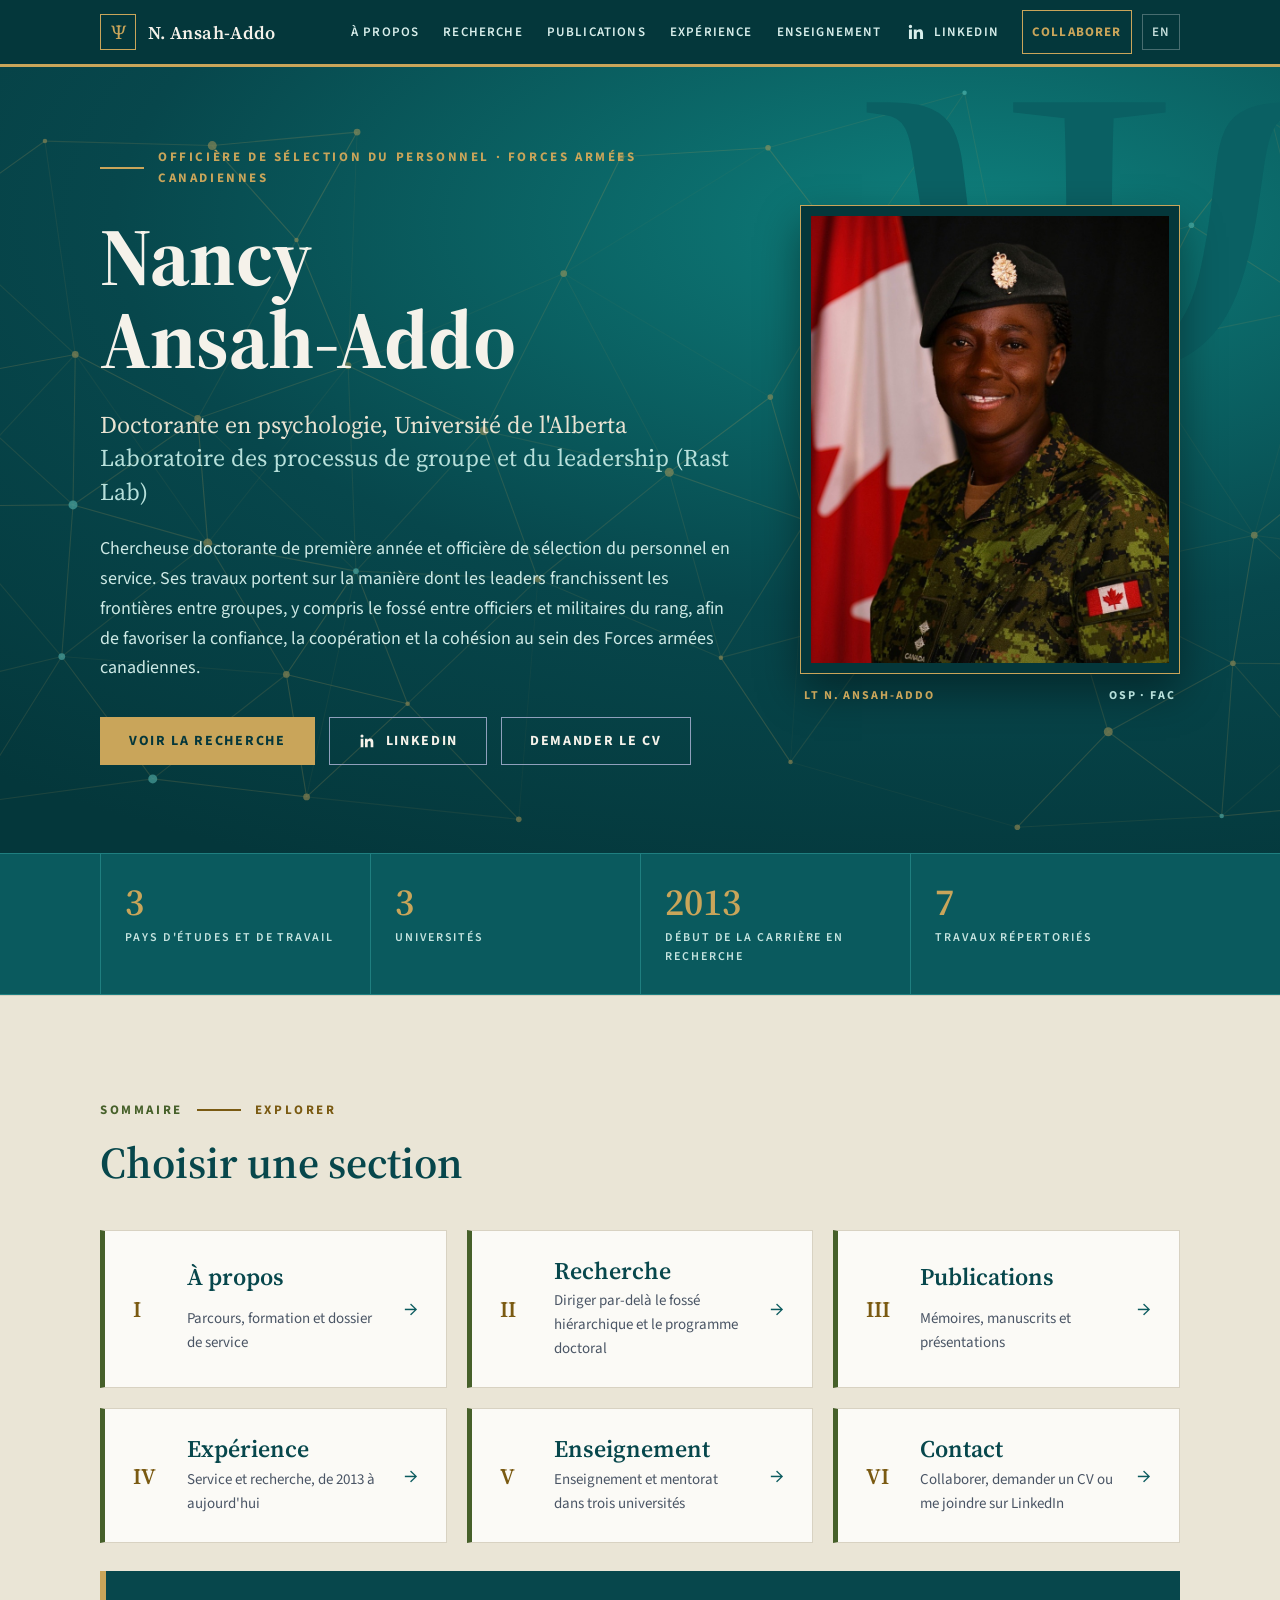
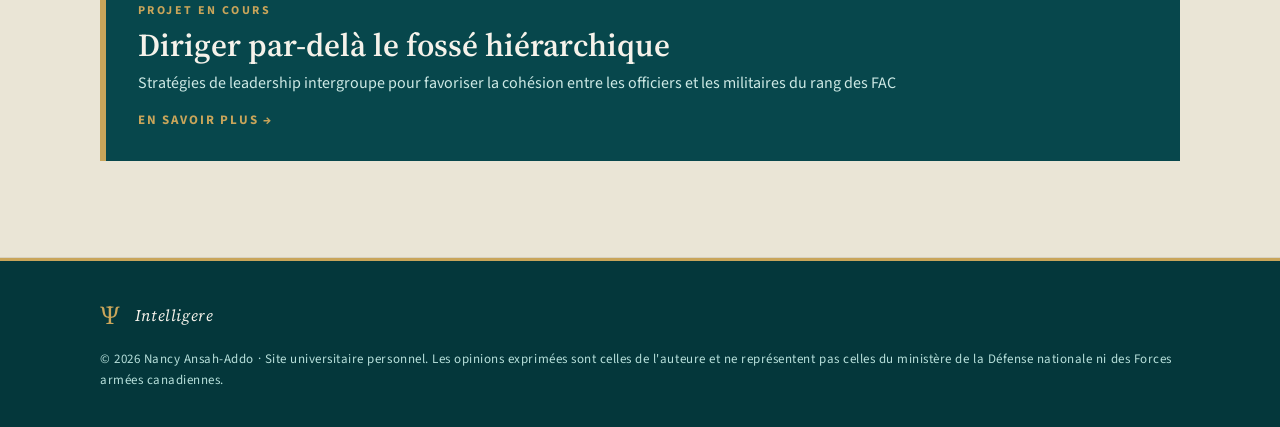
==== fr/index.html @ a1867cd7 "Add French version (fr/) with EN/FR language switch Co-Authored-By: Claude Sonnet 5.5 <noreply@anthr" ====
<!doctype html>
<html lang="fr">
<head>
<meta charset="utf-8">
<meta name="viewport" content="width=device-width, initial-scale=1">
<title>Nancy Ansah-Addo — Doctorante en psychologie · Officière de sélection du personnel, FAC</title>
<meta name="description" content="Nancy Ansah-Addo est doctorante en psychologie à l'Université de l'Alberta (Rast Lab) et officière de sélection du personnel dans les Forces armées canadiennes. Ses recherches portent sur le leadership de liaison intergroupe, l'identité sociale et la confiance.">
<meta name="author" content="Nancy Ansah-Addo">
<meta name="theme-color" content="#07474C">
<link rel="canonical" href="https://nancy2710-labs.github.io/nancyaddo/fr/">
<link rel="alternate" hreflang="en" href="https://nancy2710-labs.github.io/nancyaddo/">
<link rel="alternate" hreflang="fr" href="https://nancy2710-labs.github.io/nancyaddo/fr/">
<meta property="og:type" content="website">
<meta property="og:title" content="Nancy Ansah-Addo — Doctorante en psychologie · Officière de sélection du personnel">
<meta property="og:description" content="Leadership de liaison intergroupe, identité sociale et confiance dans les Forces armées canadiennes. Université de l'Alberta · Rast Lab.">
<meta property="og:url" content="https://nancy2710-labs.github.io/nancyaddo/fr/">
<meta property="og:locale" content="fr_CA">
<meta property="og:image" content="https://nancy2710-labs.github.io/nancyaddo/assets/img/portrait.jpg">
<meta name="twitter:card" content="summary">
<link rel="icon" href="data:image/svg+xml,%3Csvg xmlns='http://www.w3.org/2000/svg' viewBox='0 0 64 64'%3E%3Crect width='64' height='64' fill='%230E1B2E'/%3E%3Ctext x='32' y='47' font-size='42' text-anchor='middle' fill='%23C9A55A' font-family='Georgia,serif'%3E%CE%A8%3C/text%3E%3C/svg%3E">
<link rel="preconnect" href="https://fonts.googleapis.com">
<link rel="preconnect" href="https://fonts.gstatic.com" crossorigin>
<link href="https://fonts.googleapis.com/css2?family=Source+Sans+3:wght@400;500;600;700&family=Source+Serif+4:ital,wght@0,400;0,600;0,700;1,400&display=swap" rel="stylesheet">
<link rel="stylesheet" href="../assets/css/site.css">
<script>document.documentElement.classList.add('js-routing');</script>
<script type="application/ld+json">
{"@context":"https://schema.org","@type":"Person","name":"Nancy Ansah-Addo","jobTitle":"Doctorante en psychologie; officière de sélection du personnel","affiliation":[{"@type":"CollegeOrUniversity","name":"Université de l'Alberta"},{"@type":"Organization","name":"Forces armées canadiennes"}],"url":"https://nancy2710-labs.github.io/nancyaddo/fr/","email":"mailto:ansahadd@ualberta.ca","sameAs":["https://www.linkedin.com/in/nancyansah-addo","https://www.researchgate.net/profile/Nancy-Ansah-Addo","https://github.com/Nancy2710-labs"]}
</script>
</head>
<body id="top">
<a class="skip" href="#main">Passer au contenu</a>

<header class="site-header">
<div class="wrap">
<a class="brand" href="#/"><span class="mono" aria-hidden="true">Ψ</span><span class="nm">N. Ansah-Addo</span></a>
<button class="menu-btn" type="button" aria-expanded="false" aria-controls="nav">Menu</button>
<nav class="nav" id="nav" aria-label="Navigation principale">
<a href="#/about" data-nav="about">À propos</a>
<a href="#/research" data-nav="research">Recherche</a>
<a href="#/publications" data-nav="publications">Publications</a>
<a href="#/experience" data-nav="experience">Expérience</a>
<a href="#/teaching" data-nav="teaching">Enseignement</a>
<a class="in-link" href="https://www.linkedin.com/in/nancyansah-addo" target="_blank" rel="noopener" aria-label="Profil LinkedIn (s'ouvre dans un nouvel onglet)"><svg viewBox="0 0 24 24" width="20" height="20" fill="currentColor" aria-hidden="true"><path d="M20.45 20.45h-3.56v-5.57c0-1.33-.03-3.04-1.85-3.04-1.86 0-2.14 1.45-2.14 2.94v5.67H9.35V9h3.41v1.56h.05c.48-.9 1.64-1.85 3.37-1.85 3.6 0 4.27 2.37 4.27 5.45v6.29zM5.34 7.43a2.06 2.06 0 1 1 0-4.12 2.06 2.06 0 0 1 0 4.12zM7.12 20.45H3.56V9h3.56v11.45z"/></svg><span class="in-txt">LinkedIn</span></a>
<a class="cta" href="#/contact" data-nav="contact">Collaborer</a>
<a class="lang" href="../" hreflang="en" lang="en" data-lang-link="../" aria-label="Switch to English" title="English">EN</a>
</nav>
</div>
</header>

<main id="main">

<!-- HERO -->
<section class="hero" data-view="home" aria-labelledby="name">
<div class="psi" aria-hidden="true">Ψ</div>
<div class="wrap">
<div class="hero-copy">
<div class="hero-kicker">Officière de sélection du personnel · Forces armées canadiennes</div>
<h1 id="name">Nancy<br>Ansah-Addo</h1>
<p class="sub">Doctorante en psychologie, Université de l'Alberta<br><span>Laboratoire des processus de groupe et du leadership (Rast Lab)</span></p>
<p class="lede">Chercheuse doctorante de première année et officière de sélection du personnel en service. Ses travaux portent sur la manière dont les leaders franchissent les frontières entre groupes, y compris le fossé entre officiers et militaires du rang, afin de favoriser la confiance, la coopération et la cohésion au sein des Forces armées canadiennes.</p>
<div class="actions">
<a class="btn btn-brass" href="#/research">Voir la recherche</a>
<a class="btn btn-ghost" href="https://www.linkedin.com/in/nancyansah-addo" target="_blank" rel="noopener"><svg viewBox="0 0 24 24" width="18" height="18" fill="currentColor" aria-hidden="true" style="margin-right:10px"><path d="M20.45 20.45h-3.56v-5.57c0-1.33-.03-3.04-1.85-3.04-1.86 0-2.14 1.45-2.14 2.94v5.67H9.35V9h3.41v1.56h.05c.48-.9 1.64-1.85 3.37-1.85 3.6 0 4.27 2.37 4.27 5.45v6.29zM5.34 7.43a2.06 2.06 0 1 1 0-4.12 2.06 2.06 0 0 1 0 4.12zM7.12 20.45H3.56V9h3.56v11.45z"/></svg>LinkedIn</a>
<a class="btn btn-ghost" href="mailto:ansahaddonancy@gmail.com?subject=Demande%20de%20CV">Demander le CV</a>
</div>
</div>
<figure class="portrait">
<div class="frame"><img src="../assets/img/portrait.jpg" alt="La lieutenant Nancy Ansah-Addo en uniforme des Forces armées canadiennes et béret vert, souriante, devant le drapeau canadien"></div>
<figcaption><span>Lt N. Ansah-Addo</span><span>OSP · FAC</span></figcaption>
</figure>
</div>
</section>

<!-- FACTS -->
<section class="facts" data-view="home" aria-label="En un coup d'œil">
<div class="wrap">
<div class="fact"><b>3</b><span>Pays d'études et de travail</span></div>
<div class="fact"><b>3</b><span>Universités</span></div>
<div class="fact"><b>2013</b><span>Début de la carrière en recherche</span></div>
<div class="fact"><b>7</b><span>Travaux répertoriés</span></div>
</div>
</section>

<!-- HOME: panel index -->
<section class="sec tint home-panels" data-view="home" aria-labelledby="panels-h">
<div class="wrap">
<div class="eyebrow"><span class="num">Sommaire</span><span class="bar"></span><span class="name">Explorer</span></div>
<h2 class="h2" id="panels-h" style="margin-bottom:40px">Choisir une section</h2>
<nav class="tiles" aria-label="Sections du site">
<a class="tile" href="#/about"><span class="tn">I</span><span class="tt">À propos</span><span class="td">Parcours, formation et dossier de service</span><span class="ta" aria-hidden="true">→</span></a>
<a class="tile" href="#/research"><span class="tn">II</span><span class="tt">Recherche</span><span class="td">Diriger par-delà le fossé hiérarchique et le programme doctoral</span><span class="ta" aria-hidden="true">→</span></a>
<a class="tile" href="#/publications"><span class="tn">III</span><span class="tt">Publications</span><span class="td">Mémoires, manuscrits et présentations</span><span class="ta" aria-hidden="true">→</span></a>
<a class="tile" href="#/experience"><span class="tn">IV</span><span class="tt">Expérience</span><span class="td">Service et recherche, de 2013 à aujourd'hui</span><span class="ta" aria-hidden="true">→</span></a>
<a class="tile" href="#/teaching"><span class="tn">V</span><span class="tt">Enseignement</span><span class="td">Enseignement et mentorat dans trois universités</span><span class="ta" aria-hidden="true">→</span></a>
<a class="tile" href="#/contact"><span class="tn">VI</span><span class="tt">Contact</span><span class="td">Collaborer, demander un CV ou me joindre sur LinkedIn</span><span class="ta" aria-hidden="true">→</span></a>
</nav>
<a class="feature" href="#/research/rank-divide"><span class="fk">Projet en cours</span><span class="ft">Diriger par-delà le fossé hiérarchique</span><span class="fd">Stratégies de leadership intergroupe pour favoriser la cohésion entre les officiers et les militaires du rang des FAC</span><span class="ta" aria-hidden="true">En savoir plus →</span></a>
</div>
</section>

<!-- I. ABOUT -->
<section class="sec" id="about" data-view="about" aria-labelledby="about-h">
<div class="wrap">
<div class="eyebrow"><span class="num">Section I</span><span class="bar"></span><span class="name">À propos</span></div>
<h2 class="h2 statement" id="about-h">J'étudie comment les leaders rassemblent des groupes divisés, et ce qu'il advient de la confiance, de la coopération et de l'autonomisation lorsqu'une personne extérieure au groupe en prend le commandement.</h2>
<div class="split">
<div class="main prose">
<p>Je suis doctorante de première année en psychologie à l'Université de l'Alberta, au sein du Laboratoire des processus de groupe et du leadership, sous la direction du Dr David Rast III. Je sers aussi comme officière de sélection du personnel dans les Forces armées canadiennes, spécialiste des sciences du comportement qui conseille les commandants en matière de sélection, de leadership et de recherche sur le personnel.</p>
<p>Ma recherche doctorale porte sur la nomination externe et le leadership de liaison intergroupe dans les Forces armées canadiennes, ainsi que sur ses effets sur la confiance entre armées, la coopération et l'autonomisation psychologique.</p>
<p>Mon parcours m'a menée du Ghana au Danemark, puis au Canada, et se situe aujourd'hui à la croisée de la psychologie sociale et du comportement organisationnel : identité sociale, relations intergroupes, leadership et processus de groupe, appliqués là où cela compte.</p>
<div class="about-photos">
<figure class="ph"><div class="frame"><img src="../assets/img/linkedin.jpg" alt="Portrait de Nancy Ansah-Addo portant des lunettes et un manteau camel" width="530" height="600" loading="lazy"></div><figcaption><span>Nancy Ansah-Addo</span><span>Doctorante</span></figcaption></figure>
<figure class="ph"><div class="frame"><img src="../assets/img/service-full.jpg" alt="La lieutenant Nancy Ansah-Addo en uniforme CADPAT des Forces armées canadiennes et béret, debout à côté du drapeau canadien" width="880" height="1100" loading="lazy"></div><figcaption><span>Lieutenant</span><span>Forces armées canadiennes</span></figcaption></figure>
</div>
<div class="tags" aria-label="Domaines de recherche">
<span class="tag">Identité sociale</span><span class="tag">Leadership</span><span class="tag">Processus de groupe</span><span class="tag">Relations intergroupes</span><span class="tag">Liaison intergroupe</span><span class="tag">Relations officiers–militaires du rang</span><span class="tag">Autonomisation psychologique</span>
</div>
</div>
<aside class="side" aria-label="Dossier, formation et affiliations">
<h3>Dossier de service et parcours universitaire</h3>
<dl class="record">
<div><dt>Nom</dt><dd>Nancy Ansah-Addo</dd></div>
<div><dt>Service</dt><dd>Lieutenant · Officière de sélection du personnel · FAC</dd></div>
<div><dt>Unité</dt><dd>3 BSDC · Edmonton</dd></div>
<div><dt>Programme doctoral</dt><dd>Psychologie · Université de l'Alberta (Rast Lab)</dd></div>
<div><dt>Langues</dt><dd>Anglais · français (débutante)</dd></div>
<div><dt>Statut</dt><dd><span class="status"><i aria-hidden="true"></i>En service actif</span></dd></div>
</dl>
<h3 class="gap">Formation</h3>
<div class="row"><strong>Ph. D., psychologie</strong><span>Université de l'Alberta</span><em>En cours · Rast Lab</em></div>
<div class="row"><strong>Maîtrise ès arts, études africaines</strong><span>Université de Copenhague</span><em>Danemark</em></div>
<div class="row"><strong>Maîtrise en philosophie (MPhil), psychologie</strong><span>Université du Ghana</span><em>Ghana</em></div>
<h3 class="gap">Affiliations professionnelles</h3>
<div class="row"><strong><a href="https://sites.psych.ualberta.ca/rastlab/" target="_blank" rel="noopener">Rast Lab · Processus de groupe et leadership</a></strong><span>Université de l'Alberta · Edmonton</span></div>
<div class="row"><strong><a href="https://www.dp.dk/" target="_blank" rel="noopener">Association danoise de psychologie</a></strong><span>Membre · Copenhague</span></div>
</aside>
</div>
</div>
</section>

<!-- II. RESEARCH -->
<section class="sec tint" id="research" data-view="research" aria-labelledby="research-h">
<div class="wrap">
<div class="eyebrow"><span class="num">Section II</span><span class="bar"></span><span class="name">Programme de recherche</span></div>
<h2 class="h2" id="research-h" style="margin-bottom:48px">Quatre axes de recherche actifs</h2>
<div class="op">
<div class="m">
<span class="k">Recherche doctorale · En cours</span>
<h3>Le leadership de liaison intergroupe dans les Forces armées canadiennes</h3>
<p>Lorsqu'un leader est nommé de l'extérieur du groupe, d'une armée, d'un métier ou d'une unité à l'autre, qu'advient-il de la confiance, de la coopération et de l'autonomisation psychologique? Ces travaux appliquent les théories de l'identité sociale et des processus de groupe à la nomination externe dans les FAC, en étudiant comment les leaders jettent des ponts par-dessus des frontières intergroupes profondes pour bâtir une identité commune et accomplir une mission conjointe.</p>
</div>
<dl>
<div><dt>Direction</dt><dd>Dr David Rast III<small>Laboratoire des processus de groupe et du leadership, Université de l'Alberta</small></dd></div>
<div><dt>Devis</dt><dd>Expérimental · Terrain · Inter-armées</dd></div>
<div><dt>Cadre théorique</dt><dd>Théorie de l'identité sociale</dd></div>
</dl>
</div>
<!-- current project -->
<article class="project" id="rank-divide" aria-labelledby="rd-h">
<header class="project-head">
<span class="k">Projet en cours · Projet doctoral de première année</span>
<h3 id="rd-h">Diriger par-delà le fossé hiérarchique</h3>
<p class="subt">Stratégies de leadership intergroupe pour favoriser la cohésion entre les officiers et les militaires du rang des Forces armées canadiennes</p>
</header>
<div class="project-grid">
<div class="project-main prose">
<p>Chaque unité des Forces armées canadiennes repose sur deux groupes distincts, les officiers et les militaires du rang (MR), qui travaillent comme une seule équipe sous la direction d'une équipe de commandement composée d'un commandant et d'un MR supérieur. Les deux groupes diffèrent par la formation, la carrière, l'autorité et le statut, et leurs membres s'identifient fortement à leur propre groupe de rang. Les leaders répondent souvent en insistant sur le fait que « nous formons tous une seule équipe ». On n'a pas encore examiné si ce message améliore ou nuit aux relations entre officiers et MR.</p>
<p>La théorie du leadership intergroupe (Hogg, van Knippenberg et Rast, 2012) prédit qu'un message purement collectif peut provoquer une <em>menace pour la distinctivité</em>, c'est-à-dire le sentiment que son groupe est dilué ou effacé, alors qu'un message relationnel affirme les deux identités. Ce projet met cette prédiction à l'épreuve auprès de vrais leaders dans une hiérarchie militaire formelle, où les différences de statut sont explicites et institutionnalisées.</p>
<p class="refs">Assises : Hogg, van Knippenberg et Rast (2012) · Rast, Hogg et van Knippenberg (2018) · Rast, van Knippenberg et Hogg (2020) · Kershaw et coll. (2021)</p>
</div>
<div class="versus" aria-label="Deux types de discours de leadership">
<div class="vs vs-a"><span class="vs-k">Discours collectif</span><q>Nous formons tous une seule équipe; le grade n'a pas d'importance.</q><span class="vs-note">Peut provoquer une menace pour la distinctivité</span></div>
<div class="vs vs-b"><span class="vs-k">Discours relationnel</span><q>Cette unité est forte parce que les officiers et les MR sont différents et dépendent les uns des autres.</q><span class="vs-note">Affirme les deux identités</span></div>
</div>
</div>
<div class="project-sub">
<div class="hyp">
<h4>Hypothèses</h4>
<ol>
<li><b>H1</b><span>Le discours relationnel est associé à une menace pour la distinctivité plus faible; le discours collectif, à une menace plus élevée.</span></li>
<li><b>H2</b><span>Ces associations diffèrent entre les officiers et les MR et sont plus fortes lorsque les membres perçoivent un écart de statut plus grand.</span></li>
<li><b>H3</b><span>Le discours est associé à l'évaluation des leaders et aux attitudes intergroupes par l'entremise de la menace pour la distinctivité.</span></li>
<li><b>H4</b><span>La liaison intergroupe assurée par l'équipe de commandement est associée à une menace plus faible et à de meilleurs résultats.</span></li>
<li><b>H5</b><span>Les associations avec la menace sont les plus fortes chez les membres qui s'identifient fortement à leur groupe de rang.</span></li>
</ol>
</div>
<dl class="design">
<h4>Devis de recherche</h4>
<div><dt>Méthode</dt><dd>Sondage en ligne transversal et anonyme, en anglais et en français</dd></div>
<div><dt>Échantillon</dt><dd>Cible de 400 membres de la Force régulière et de la Première réserve (200 officiers, 200 MR)</dd></div>
<div><dt>Analyse</dt><dd>Invariance de mesure entre les groupes de rang, régression modérée, médiation modérée (R); préenregistrée sur l'Open Science Framework</dd></div>
<div><dt>Éthique</dt><dd>Soumis pour examen au comité d'éthique de la recherche de l'Université de l'Alberta et au Comité d'examen des recherches en sciences sociales du MDN et des FAC</dd></div>
<div><dt>Direction</dt><dd>Dr David E. Rast III</dd></div>
</dl>
</div>
<footer class="project-foot"><a href="mailto:ansahaddonancy@gmail.com?subject=Resume%20du%20projet%20fosse%20hierarchique">Demander la proposition d'une page →</a></footer>
</article>

<div class="cards">
<article class="card"><div class="top"><span>Dossier B-01</span><span>Leadership</span></div><h3>Nomination externe et confiance inter-armées</h3><p>Comment les leaders nommés de l'extérieur gagnent ou perdent la confiance de groupes dans lesquels ils n'ont pas gravi les échelons, en mettant l'accent sur la prototypicalité du leader, la légitimité et l'appui des subordonnés par-delà les frontières entre l'Armée de terre, la Marine et l'Aviation.</p><div class="foot">Théorie de l'identité sociale · Prototypicalité du leader</div></article>
<article class="card"><div class="top"><span>Dossier B-02</span><span>Groupes</span></div><h3>Liaison intergroupe, coopération et autonomisation</h3><p>Les mécanismes par lesquels les leaders qui jettent des ponts entre les groupes transforment la division en coopération, et la façon dont une identité commune donne aux membres la capacité psychologique d'agir comme une seule unité sous pression.</p><div class="foot">Relations intergroupes · Autonomisation psychologique</div></article>
<article class="card"><div class="top"><span>Dossier B-03</span><span>Appliqué</span></div><h3>Sélection du personnel et sciences du comportement en uniforme</h3><p>Comme officière de sélection du personnel, l'une des spécialistes des sciences du comportement des FAC, je travaille là où la psychologie rencontre la profession des armes : sélection, leadership, évaluation du rendement et recherche appliquée sur le personnel.</p><div class="foot">Science de la sélection · Psychologie militaire</div></article>
<article class="card"><div class="top"><span>Dossier B-04</span><span>Santé</span></div><h3>Bien-être psychologique et soutien social</h3><p>Un programme fondateur sur la façon dont le soutien social perçu et le statut socioéconomique influencent la santé psychologique des mères, fondé sur des cohortes hospitalières ghanéennes et étendu à d'autres cultures (MSPSS, DASS-42).</p><div class="foot">Psychologie de la santé · Interculturel</div></article>
</div>
</div>
</section>

<!-- III. PUBLICATIONS -->
<section class="sec" id="publications" data-view="publications" aria-labelledby="pub-h">
<div class="wrap">
<div class="eyebrow"><span class="num">Section III</span><span class="bar"></span><span class="name">Publications</span></div>
<div class="pub-head">
<h2 class="h2" id="pub-h">Articles, mémoires et présentations</h2>
<div class="filters" role="group" aria-label="Filtrer les publications">
<button type="button" data-filter="all" aria-pressed="true">Tout</button>
<button type="button" data-filter="thesis" aria-pressed="false">Mémoires</button>
<button type="button" data-filter="manuscript" aria-pressed="false">Manuscrits</button>
<button type="button" data-filter="talk" aria-pressed="false">Exposés</button>
</div>
</div>
<div class="pubs">
<article class="pub" data-cat="thesis"><div class="meta"><span class="yr">2020</span><span class="kind">Mémoire de maîtrise</span></div><div class="body"><h3 lang="en">Childbirth in Africa: The Role Social Support Plays in the Psychological Health of Mothers: A Case Study of Ghanaian Mothers in the Greater Accra Region</h3><div class="cite">Ansah-Addo, N. (2020). Université de Copenhague, Danemark.</div><p>Mémoire interdisciplinaire à l'intersection de la culture et de la psychologie, qui examine l'ossature sociale protégeant la santé mentale des mères autour de l'accouchement.</p><div class="links"><a href="https://osf.io/7rqau/" target="_blank" rel="noopener">Voir sur OSF →</a><a href="mailto:ansahaddonancy@gmail.com?subject=Demande%20%3A%20texte%20integral%20du%20memoire%20de%20maitrise">Demander le texte intégral →</a></div></div></article>
<article class="pub" data-cat="thesis"><div class="meta"><span class="yr">2019</span><span class="kind">Mémoire de MPhil</span></div><div class="body"><h3 lang="en">Psychological Health, Social Support, and Socioeconomic Status of Mothers Visiting Korle-Bu Teaching Hospital</h3><div class="cite">Ansah-Addo, N. (2019). Université du Ghana.</div><p>Étude quantitative de la santé psychologique maternelle, du soutien social perçu (MSPSS) et de la détresse (DASS-42) chez des mères fréquentant le plus grand hôpital universitaire du Ghana.</p><div class="links"><a href="https://osf.io/uf3kh/" target="_blank" rel="noopener">Voir sur OSF →</a><a href="mailto:ansahaddonancy@gmail.com?subject=Demande%20%3A%20texte%20integral%20du%20memoire%20MPhil">Demander le texte intégral →</a></div></div></article>
<article class="pub" data-cat="talk"><div class="meta"><span class="yr">Présenté</span><span class="kind">Conférence</span></div><div class="body"><h3 lang="en">Psychological Health, Social Support &amp; Socioeconomic Status of Mothers in Developing Countries</h3><div class="cite">Présentation de recherche, forum international.</div><p>Résultats reliant le soutien psychosocial et la situation économique des mères à leur bien-être psychologique dans des milieux à faibles ressources.</p><div class="links"><a href="https://osf.io/av2fk/" target="_blank" rel="noopener">Voir sur OSF →</a><a href="mailto:ansahaddonancy@gmail.com?subject=Demande%20%3A%20diapositives%20de%20la%20conference">Demander les diapositives →</a></div></div></article>
<article class="pub" data-cat="talk"><div class="meta"><span class="yr">2012</span><span class="kind">Séminaire</span></div><div class="body"><h3 lang="en">Psychological Traits Under Stress and Stress Management</h3><div class="cite">Ansah-Addo, N. (2012). Présentation lors d'un séminaire.</div><p>Premiers travaux de séminaire sur les différences de traits dans la réaction au stress et sur les stratégies de gestion qui soutiennent la performance sous pression.</p><div class="links"><a href="https://osf.io/av2fk/" target="_blank" rel="noopener">Voir sur OSF →</a><a href="mailto:ansahaddonancy@gmail.com?subject=Demande%20%3A%20materiel%20du%20seminaire">Demander le matériel →</a></div></div></article>
<article class="pub" data-cat="manuscript"><div class="meta"><span class="yr">En préparation</span><span class="kind">Manuscrit</span></div><div class="body"><h3 lang="en">Anxiety in Developing-Country Populations: Assessment, Correlates and Clinical Implications</h3><div class="cite">Manuscrit de travail. Revue clinique et interculturelle.</div><p>Revue et discussion empirique de l'évaluation de l'anxiété et de ses corrélats en milieux à faibles ressources, intégrant des perspectives psychométriques et cliniques.</p><div class="links"><a href="https://www.researchgate.net/profile/Nancy-Ansah-Addo" target="_blank" rel="noopener">ResearchGate →</a><a href="mailto:ansahaddonancy@gmail.com?subject=Demande%20%3A%20manuscrit%20sur%20l%27anxiete">Demander le texte intégral →</a></div></div></article>
<article class="pub" data-cat="manuscript"><div class="meta"><span class="yr">En préparation</span><span class="kind">Manuscrit</span></div><div class="body"><h3 lang="en">Psychological Factors in Child Eyewitness Testimony</h3><div class="cite">Manuscrit de travail. Psychologie cognitive et judiciaire.</div><p>Analyse des facteurs psychologiques (mémoire, suggestibilité et stress) qui déterminent la fiabilité du témoignage des enfants dans un contexte d'enquête.</p><div class="links"><a href="https://www.researchgate.net/profile/Nancy-Ansah-Addo" target="_blank" rel="noopener">ResearchGate →</a><a href="mailto:ansahaddonancy@gmail.com?subject=Demande%20%3A%20manuscrit%20sur%20le%20temoignage%20des%20enfants">Demander le texte intégral →</a></div></div></article>
<article class="pub" data-cat="manuscript"><div class="meta"><span class="yr">Recueil</span><span class="kind">Manuscrits</span></div><div class="body"><h3 lang="en">Psychometric Articles: Validity, Reliability and Cultural Adaptation of Psychological Scales</h3><div class="cite">Études psychométriques regroupées. Manuscrits de travail.</div><p>Ensemble de travaux psychométriques sur la fidélité et la validité des mesures psychologiques et sur leur adaptation d'une culture à l'autre.</p><div class="links"><a href="https://www.researchgate.net/profile/Nancy-Ansah-Addo" target="_blank" rel="noopener">ResearchGate →</a><a href="mailto:ansahaddonancy@gmail.com?subject=Demande%20%3A%20articles%20psychometriques">Demander le texte intégral →</a></div></div></article>
</div>
</div>
</section>

<!-- IV. EXPERIENCE -->
<section class="sec dark on-dark" id="experience" data-view="experience" aria-labelledby="exp-h">
<div class="wrap">
<div class="eyebrow"><span class="num">Section IV</span><span class="bar"></span><span class="name">Expérience</span></div>
<h2 class="h2" id="exp-h">Service et recherche, de 2013 à aujourd'hui</h2>
<p style="margin-top:12px;color:#B8C4D8;letter-spacing:.04em">Terrains d'activité : Ghana → Danemark → Canada</p>
<ol class="timeline">
<li><div class="when">2026 – aujourd'hui</div><div class="what"><h3>Doctorante, Laboratoire des processus de groupe et du leadership</h3><div class="org">Université de l'Alberta · Direction : Dr David Rast III</div><ul><li>Recherche doctorale sur la nomination externe et le leadership de liaison intergroupe dans les Forces armées canadiennes.</li><li>Étude des effets sur la confiance inter-armées, la coopération et l'autonomisation psychologique à l'aide de la théorie de l'identité sociale.</li></ul></div></li>
<li><div class="when">Actuel</div><div class="what"><h3>Officière de sélection du personnel</h3><div class="org">Forces armées canadiennes · 3 BSDC, Edmonton</div><ul><li>Spécialiste des sciences du comportement conseillant en matière de sélection, de leadership, d'évaluation du rendement et de recherche appliquée sur le personnel.</li></ul></div></li>
<li><div class="when">2023</div><div class="what"><h3>Associée de recherche industrielle et administratrice</h3><div class="org">2Point Delivery Limited · Regina, SK</div><ul><li>Recherche industrielle sur l'efficacité organisationnelle et la gestion des ressources humaines.</li><li>Coordination de la recherche pour les services de livraison et évaluation de la stratégie logistique.</li></ul></div></li>
<li><div class="when">2021 – 2023</div><div class="what"><h3>Associée de recherche en psychologie</h3><div class="org">Topaz ApS · Brøndby, Danemark</div><ul><li>Recherche expérimentale sur les processus cognitifs et études comportementales.</li><li>Rédaction de rapports, de tableurs et de présentations sur les résultats.</li></ul></div></li>
<li><div class="when">2020 – 2021</div><div class="what"><h3>Assistante d'enseignement universitaire</h3><div class="org">Université de Copenhague · Danemark</div><ul><li>Enseignement en petits groupes, surveillance d'examens et correction selon les normes universitaires.</li><li>Soutien à la recherche sur le terrain : conception expérimentale, exécution et suivi des résultats.</li></ul></div></li>
<li><div class="when">Mai – déc. 2020</div><div class="what"><h3>Assistante de recherche, Centre d'études africaines</h3><div class="org">Université de Copenhague · Danemark</div><ul><li>Soutien à des études expérimentales sur les comportements et les tendances sociales; revues de littérature, sondages et collecte de données.</li><li>Collaboration à l'analyse de données ayant alimenté des recherches publiées en psychologie sociale.</li></ul></div></li>
<li><div class="when">2018</div><div class="what"><h3>Stagiaire en psychologie</h3><div class="org">IMARIT · Copenhague, Danemark</div><ul><li>Counseling individuel et de groupe auprès d'une clientèle diversifiée pour divers problèmes de santé mentale.</li><li>Soutien à l'évaluation psychologique, à l'évaluation diagnostique et à la planification de traitements multidisciplinaires.</li></ul></div></li>
<li><div class="when">2013 – 2016</div><div class="what"><h3>Assistante de recherche et d'enseignement, psychologie</h3><div class="org">Université du Ghana · Accra, Ghana</div><ul><li>Saisie et tenue de bases de données de projets dans SPSS; soutien à la recherche en laboratoire et en archives.</li><li>Diffusion de la recherche au moyen de livres blancs et de présentations.</li></ul></div></li>
</ol>
</div>
</section>

<!-- V. TEACHING -->
<section class="sec" id="teaching" data-view="teaching" aria-labelledby="teach-h">
<div class="wrap">
<div class="eyebrow"><span class="num">Section V</span><span class="bar"></span><span class="name">Enseignement et mentorat</span></div>
<h2 class="h2" id="teach-h" style="max-width:820px;margin-bottom:16px">Enseignement en petits groupes, évaluation rigoureuse, mentorat en méthodes de recherche</h2>
<p style="max-width:720px;margin-bottom:48px;color:var(--ink-2)">Des notions de base de SPSS à la conception expérimentale, dans trois établissements.</p>
<div class="cards">
<article class="tcard"><span class="k">Université de l'Alberta · Psychologie</span><h3>Assistante d'enseignement aux cycles supérieurs, PSYC 241 Psychologie sociale</h3><ul><li>Accompagnement des étudiants de premier cycle en identité sociale, processus de groupe et relations interpersonnelles.</li><li>Animation de discussions, correction de travaux et soutien aux étudiants dans la matière du cours.</li></ul></article>
<article class="tcard"><span class="k">Université de Copenhague</span><h3>Assistante d'enseignement, baccalauréat et maîtrise en psychologie</h3><ul><li>Enseignement en petits groupes centré sur les cours de base.</li><li>Surveillance d'examens et correction de travaux selon les normes universitaires.</li><li>Soutien aux laboratoires de conception expérimentale et à la réalisation de recherches sur le terrain.</li></ul></article>
<article class="tcard"><span class="k">Université du Ghana</span><h3>Assistante de recherche et d'enseignement, psychologie</h3><ul><li>Soutien aux chargés de cours dans des recherches fondées sur les données, en laboratoire et au bureau.</li><li>Gestion des données de cours, des bases de données et du matériel de diffusion.</li><li>Mentorat d'étudiants de premier cycle en SPSS et en notions de base des méthodes de recherche.</li></ul></article>
</div>
</div>
</section>

<!-- VI. CONTACT -->
<section class="sec tint" id="contact" data-view="contact" aria-labelledby="contact-h">
<div class="wrap">
<div class="eyebrow"><span class="num">Section VI</span><span class="bar"></span><span class="name">Contact et collaboration</span></div>
<h2 class="h2" id="contact-h" style="margin-bottom:48px">Ouverte à la collaboration</h2>
<div class="split">
<div class="main">
<p class="prose">Je cherche activement des collaborateurs en psychologie sociale, organisationnelle et interculturelle, en codirection d'étudiants, en recherche sur la défense et le leadership, en adaptation d'instruments de mesure et en études expérimentales des processus de groupe.</p>
<ol class="collab-list">
<li><b>01</b><span>Codirection et projets étudiants conjoints</span></li>
<li><b>02</b><span>Recherche sur le leadership et les relations intergroupes</span></li>
<li><b>03</b><span>Identité sociale au sein des cohortes militaires</span></li>
<li><b>04</b><span>Données géospatiales et organisationnelles</span></li>
<li><b>05</b><span>Partenariats de recherche sur la validité</span></li>
<li><b>06</b><span>Universités, laboratoires et organismes d'orientation</span></li>
</ol>
</div>
<div class="side panel">
<span class="k">Coordonnées</span>
<div class="ch"><span class="label">Courriel principal</span><a href="mailto:ansahaddonancy@gmail.com">ansahaddonancy@gmail.com</a></div>
<div class="ch"><span class="label">Courriel universitaire</span><a href="mailto:ansahadd@ualberta.ca">ansahadd@ualberta.ca</a></div>
<div class="ch"><span class="label">Ligne directe</span><a href="tel:+13068079001">+1 306-807-9001</a></div>
<div class="ch"><span class="label">LinkedIn</span><a href="https://www.linkedin.com/in/nancyansah-addo" target="_blank" rel="noopener">linkedin.com/in/nancyansah-addo</a></div>
<div class="ch"><span class="label">Profils de recherche</span><span><a href="https://www.researchgate.net/profile/Nancy-Ansah-Addo" target="_blank" rel="noopener">ResearchGate</a> · <a href="https://github.com/Nancy2710-labs" target="_blank" rel="noopener">GitHub</a></span></div>
<span class="note">Établie à Edmonton, en Alberta, en service dans les FAC; ouverte aux collaborations partout dans le monde. Réponse sous 48 heures.</span>
</div>
</div>

<form class="form" id="collab-form" action="https://formsubmit.co/ansahaddonancy@gmail.com" method="POST">
<h3>Envoyer une demande de collaboration</h3>
<div class="field"><label for="f-name">Nom / unité</label><input id="f-name" name="name" type="text" required autocomplete="name"></div>
<div class="field"><label for="f-email">Courriel</label><input id="f-email" name="email" type="email" required autocomplete="email"></div>
<div class="field full"><label for="f-type">Type de demande</label>
<select id="f-type" name="type"><option>Proposition de collaboration</option><option>Codirection doctorale / étudiante</option><option>Partenariat de données</option><option>Évaluation par les pairs / conférence invitée</option><option>Demande de CV</option><option>Presse / médias</option></select></div>
<div class="field full"><label for="f-msg">Message</label><textarea id="f-msg" name="message" required></textarea></div>
<input class="hp" type="text" name="_honey" tabindex="-1" autocomplete="off" aria-hidden="true">
<input type="hidden" name="_cc" value="ansahadd@ualberta.ca">
<input type="hidden" name="_subject" value="Demande via le site (FR) — nancyaddo">
<input type="hidden" name="_captcha" value="false">
<div class="submit-row"><button class="btn btn-navy" type="submit">Envoyer la demande</button><span class="form-status" role="status" aria-live="polite"></span></div>
</form>
</div>
</section>

</main>

<footer class="site-footer">
<div class="wrap">
<div class="motto"><b aria-hidden="true">Ψ</b><span>Intelligere</span></div>
<small>© <span id="yr">2026</span> Nancy Ansah-Addo · Site universitaire personnel. Les opinions exprimées sont celles de l'auteure et ne représentent pas celles du ministère de la Défense nationale ni des Forces armées canadiennes.</small>
</div>
</footer>

<script src="../assets/js/site.js"></script>
</body>
</html>
---- assets/css/site.css ----
/* Nancy Ansah-Addo — academic / military portfolio. Plain CSS, no build step. */
:root{
  --navy-950:#04373B; --navy-900:#07474C; --navy-800:#0A5A5E; --navy-700:#1F7F80;
  --parch:#F5F2EA; --parch-2:#EAE5D6; --paper:#FBFAF6; --rule:#D8D2C2;
  --ink:#1B2433; --ink-2:#2A3446; --muted:#4A5565;
  --olive:#46602A; --olive-d:#35491F; --brass:#C9A55A; --brass-d:#7A5A12;
  --blue:#0B6568;
  --serif:'Source Serif 4',Georgia,'Times New Roman',serif;
  --sans:'Source Sans 3',system-ui,-apple-system,'Segoe UI',sans-serif;
  --wrap:1160px; --gutter:clamp(16px,4vw,40px);
}
*{box-sizing:border-box}
html{scroll-behavior:smooth;scroll-padding-top:80px}
body{margin:0;background:var(--parch);color:var(--ink);font:17px/1.6 var(--sans);-webkit-font-smoothing:antialiased}
img{max-width:100%;display:block}
a{color:var(--blue)} a:hover{color:var(--navy-900)}
:focus-visible{outline:3px solid var(--brass);outline-offset:3px}
.skip{position:absolute;left:-999px;top:8px;background:var(--brass);color:var(--navy-950);padding:10px 16px;font-weight:700;z-index:100}
.skip:focus{left:8px}
.wrap{width:100%;max-width:var(--wrap);margin:0 auto;padding-inline:var(--gutter)}
h1,h2,h3{font-family:var(--serif);margin:0}
p{margin:0}

/* labels */
.eyebrow{display:flex;align-items:center;gap:14px;margin-bottom:16px;font-size:13px;font-weight:700;letter-spacing:.2em;text-transform:uppercase}
.eyebrow .num{color:var(--olive)} .eyebrow .bar{display:block;width:44px;height:2px;background:var(--brass-d)} .eyebrow .name{color:var(--brass-d)}
.on-dark .eyebrow .num,.on-dark .eyebrow .name{color:var(--brass)} .on-dark .eyebrow .bar{background:var(--brass)}
.h2{font-weight:600;font-size:clamp(30px,3.6vw,44px);line-height:1.2;color:var(--navy-900)}
.on-dark .h2{color:var(--parch)}
.label{font-size:11px;font-weight:700;letter-spacing:.18em;text-transform:uppercase;color:#5B6678}

/* buttons */
.btn{display:inline-flex;align-items:center;justify-content:center;min-height:48px;padding:0 28px;font:700 14px var(--sans);letter-spacing:.12em;text-transform:uppercase;text-decoration:none;cursor:pointer;border:1.5px solid transparent}
.btn-brass{background:var(--brass);color:var(--navy-950)} .btn-brass:hover{background:#D8B66A;color:var(--navy-950)}
.btn-ghost{border-color:#8FA0BC;color:var(--parch)} .btn-ghost:hover{border-color:var(--brass);color:var(--brass)}

/* header */
.site-header{position:sticky;top:0;z-index:50;background:var(--navy-950);border-bottom:3px solid var(--brass)}
.site-header .wrap{display:flex;flex-wrap:wrap;align-items:center;justify-content:space-between;gap:8px 24px;padding-block:10px}
.brand{display:flex;align-items:center;gap:12px;color:var(--parch);text-decoration:none;min-height:44px}
.brand:hover{color:var(--parch)}
.brand .mono{display:flex;align-items:center;justify-content:center;width:36px;height:36px;border:1.5px solid var(--brass);color:var(--brass);font:20px/1 var(--serif)}
.brand .nm{font:600 18px var(--serif);letter-spacing:.02em}
.nav{display:flex;flex-wrap:wrap;align-items:center;gap:4px 6px}
.nav a{display:inline-flex;align-items:center;min-height:44px;padding:0 12px;color:#D8EEEB;text-decoration:none;font-size:13px;font-weight:600;letter-spacing:.12em;text-transform:uppercase}
.nav a:hover{color:var(--brass)}
.nav a.cta{margin-left:8px;padding:0 20px;border:1.5px solid var(--brass);color:var(--brass);font-weight:700}
.nav a.cta:hover{background:var(--brass);color:var(--navy-950)}
.menu-btn{display:none;min-height:44px;padding:0 16px;background:none;border:1.5px solid #5A6E8F;color:var(--parch);font:700 13px var(--sans);letter-spacing:.12em;text-transform:uppercase;cursor:pointer}
@media (max-width:860px){
  .menu-btn{display:inline-flex;align-items:center}
  .nav{display:none;width:100%;flex-direction:column;align-items:stretch;padding:8px 0 12px}
  .nav.open{display:flex}
  .nav a{border-top:1px solid var(--navy-700)} .nav a.cta{margin:10px 0 0;justify-content:center}
}

/* hero */
.hero{position:relative;overflow:hidden;background:radial-gradient(120% 90% at 75% 20%,#0E7F7C 0%,var(--navy-900) 55%,var(--navy-950) 100%);color:var(--parch)}
.hero .psi{position:absolute;right:-40px;top:-80px;font:640px/1 var(--serif);color:#0A6063;user-select:none;pointer-events:none}
.hero .wrap{position:relative;display:flex;flex-wrap:wrap;gap:56px;align-items:center;padding-block:80px 88px}
.hero-copy{flex:999 1 520px;min-width:0;display:flex;flex-direction:column;gap:26px}
.hero-kicker{display:flex;align-items:center;gap:14px;font-size:13px;font-weight:700;letter-spacing:.2em;text-transform:uppercase;color:var(--brass)}
.hero-kicker::before{content:"";width:44px;height:2px;background:var(--brass);flex:none}
.hero h1{font-weight:700;font-size:clamp(44px,6.4vw,84px);line-height:1.02;letter-spacing:-.01em}
.hero .sub{font:clamp(19px,2vw,24px)/1.4 var(--serif);color:#E9E3D2} .hero .sub span{color:#B7E0DB}
.hero .lede{max-width:640px;font-size:18px;line-height:1.65;color:#CDE9E5}
.hero .actions{display:flex;flex-wrap:wrap;gap:14px;padding-top:8px}
.portrait{flex:1 1 380px;max-width:460px;min-width:0;margin:0 auto}
.portrait .frame{border:1px solid var(--brass);padding:10px;background:var(--navy-950);box-shadow:0 18px 40px rgba(0,0,0,.4)}
.portrait img{display:block;width:100%;height:auto;aspect-ratio:4/5;object-fit:cover;object-position:50% 25%}
.portrait figcaption{display:flex;justify-content:space-between;gap:12px;padding:12px 4px 2px;font-size:12px;font-weight:700;letter-spacing:.16em;text-transform:uppercase;color:var(--brass)}
.portrait figcaption span:last-child{color:#B7E0DB}

/* facts */
.facts{background:var(--navy-800);border-block:1px solid var(--navy-700)}
.facts .wrap{display:flex;flex-wrap:wrap}
.fact{flex:1 1 200px;min-width:0;padding:28px 24px;border-left:1px solid var(--navy-700);display:flex;flex-direction:column;gap:4px}
.fact b{font:600 38px/1.1 var(--serif);color:var(--brass)}
.fact span{font-size:12px;font-weight:600;letter-spacing:.16em;text-transform:uppercase;color:#C6E4E0}

/* sections */
section{scroll-margin-top:72px}
.sec{padding-block:104px 96px}
.sec.tint{background:var(--parch-2);border-block:1px solid var(--rule)}
.sec.dark{background:var(--navy-900);color:var(--parch)}
.split{display:flex;flex-wrap:wrap;gap:56px}
.split>.main{flex:999 1 480px;min-width:0}.split>.side{flex:1 1 360px;min-width:0}

/* about */
.statement{max-width:860px;margin-bottom:48px}
.prose{display:flex;flex-direction:column;gap:20px;color:var(--ink-2)}
.tags{display:flex;flex-wrap:wrap;gap:10px;padding-top:12px}
.tag{padding:7px 14px;border:1px solid #9BA68A;background:#EDEEE2;color:var(--olive-d);font-size:12px;font-weight:700;letter-spacing:.12em;text-transform:uppercase}
.side h3{font:700 12px var(--sans);letter-spacing:.2em;text-transform:uppercase;color:#5B6678;padding-bottom:12px;border-bottom:2px solid var(--navy-900);margin-top:0}
.side .gap{margin-top:32px}
.row{padding:16px 0;border-bottom:1px solid var(--rule);display:flex;flex-direction:column;gap:2px}
.row strong{font:600 19px/1.3 var(--serif);color:var(--navy-900)}
.row span{font-size:15px;color:var(--ink-2)} .row em{font-style:normal;font-size:13px;font-weight:600;letter-spacing:.08em;text-transform:uppercase;color:var(--brass-d)}
.record dt{font-size:11px;font-weight:700;letter-spacing:.18em;text-transform:uppercase;color:#5B6678}
.record dd{margin:2px 0 0;font-size:16px;font-weight:600;color:var(--navy-800)}
.record div{padding:12px 0;border-bottom:1px solid var(--rule)}
.record{margin:0}
.status{display:inline-flex;align-items:center;gap:8px;font-size:12px;font-weight:700;letter-spacing:.14em;text-transform:uppercase;color:#3E5223}
.status i{width:9px;height:9px;border-radius:50%;background:#4F6B2C}

/* research */
.op{background:var(--navy-900);color:var(--parch);border-left:6px solid var(--brass);padding:clamp(24px,4vw,48px);display:flex;flex-wrap:wrap;gap:40px;margin:0 0 40px}
.op .m{flex:999 1 460px;min-width:0;display:flex;flex-direction:column;gap:16px}
.op .k{font-size:12px;font-weight:700;letter-spacing:.2em;text-transform:uppercase;color:var(--brass)}
.op h3{font-weight:600;font-size:clamp(26px,3vw,36px);line-height:1.2}
.op p{color:#CDE9E5;max-width:680px}
.op dl{flex:1 1 280px;min-width:0;margin:0;display:flex;flex-direction:column;gap:18px}
.op dt{font-size:11px;font-weight:700;letter-spacing:.18em;text-transform:uppercase;color:#8FD3CC}
.op dd{margin:4px 0 0;font-size:16px} .op dd small{display:block;color:#B7E0DB;font-size:14px}
.cards{display:flex;flex-wrap:wrap;gap:24px}
.card{flex:1 1 460px;min-width:0;background:var(--paper);border:1px solid var(--rule);border-top:4px solid var(--olive);padding:32px;display:flex;flex-direction:column;gap:14px}
.card .top{display:flex;justify-content:space-between;gap:12px;font-size:12px;font-weight:700;letter-spacing:.18em;text-transform:uppercase}
.card .top span:first-child{color:var(--brass-d)} .card .top span:last-child{color:var(--olive)}
.card h3{font-weight:600;font-size:24px;line-height:1.25;color:var(--navy-900)}
.card p{color:var(--ink-2);font-size:16px}
.card .foot{margin-top:auto;padding-top:10px;border-top:1px solid #E3DECE;font-size:12px;font-weight:600;letter-spacing:.12em;text-transform:uppercase;color:#5B6678}

/* current project */
.project{background:var(--paper);border:1px solid var(--rule);border-top:6px solid var(--brass);margin:0 0 40px;padding:clamp(24px,4vw,48px);display:flex;flex-direction:column;gap:32px}
.project-head{display:flex;flex-direction:column;gap:10px}
.project-head .k{font-size:12px;font-weight:700;letter-spacing:.2em;text-transform:uppercase;color:var(--brass-d)}
.project-head h3{font-weight:700;font-size:clamp(30px,3.6vw,46px);line-height:1.1;color:var(--navy-900)}
.project-head .subt{font:italic clamp(18px,1.8vw,21px)/1.45 var(--serif);color:var(--ink-2);max-width:820px}
.project-grid{display:flex;flex-wrap:wrap;gap:40px}
.project-main{flex:1 1 440px;min-width:0}
.project-main em{font-style:italic;color:var(--navy-800)}
.refs{font-size:13px;letter-spacing:.04em;color:var(--muted);padding-top:12px;border-top:1px solid var(--rule)}
.versus{flex:1 1 340px;min-width:0;display:flex;flex-direction:column;gap:16px}
.vs{display:flex;flex-direction:column;gap:8px;padding:22px 24px;border:1px solid var(--rule);border-left:5px solid var(--muted)}
.vs-a{background:#EFEDE6;border-left-color:#6B7587}
.vs-b{background:#053E42;border-color:#053E42;border-left-color:var(--brass);color:var(--parch)}
.vs-k{font-size:12px;font-weight:700;letter-spacing:.18em;text-transform:uppercase;color:#4A5565}
.vs-b .vs-k{color:var(--brass)}
.vs q{font:italic 600 20px/1.4 var(--serif);quotes:"\201C" "\201D"}
.vs-note{font-size:13px;font-weight:600;letter-spacing:.08em;text-transform:uppercase;color:#4A5565}
.vs-b .vs-note{color:#C6E4E0}
.project-sub{display:flex;flex-wrap:wrap;gap:40px;padding-top:28px;border-top:2px solid var(--navy-900)}
.hyp{flex:1 1 440px;min-width:0}.design{flex:1 1 340px;min-width:0;margin:0}
.project-sub h4{margin:0 0 12px;font:700 12px var(--sans);letter-spacing:.2em;text-transform:uppercase;color:#5B6678}
.hyp ol{margin:0;padding:0;list-style:none}
.hyp li{display:flex;gap:16px;padding:12px 0;border-bottom:1px solid var(--rule);font-size:16px;color:var(--ink-2)}
.hyp b{flex:0 0 34px;font:600 17px var(--serif);color:var(--brass-d)}
.design div{padding:10px 0;border-bottom:1px solid var(--rule)}
.design dt{font-size:11px;font-weight:700;letter-spacing:.18em;text-transform:uppercase;color:#5B6678}
.design dd{margin:2px 0 0;font-size:16px;color:var(--navy-800);font-weight:600}
.project-foot a{display:inline-flex;align-items:center;min-height:44px;font-size:13px;font-weight:700;letter-spacing:.12em;text-transform:uppercase;text-decoration:none}
.project-foot a:hover{text-decoration:underline}

/* publications */
.pub-head{display:flex;flex-wrap:wrap;align-items:flex-end;justify-content:space-between;gap:24px;margin-bottom:32px}
.filters{display:flex;flex-wrap:wrap;gap:8px}
.filters button{min-height:44px;padding:0 20px;font:700 13px var(--sans);letter-spacing:.12em;text-transform:uppercase;cursor:pointer;border:1.5px solid var(--navy-900);background:transparent;color:var(--navy-900)}
.filters button[aria-pressed="true"]{background:var(--navy-900);color:var(--parch)}
.pubs{border-top:2px solid var(--navy-900)}
.pub{display:flex;flex-wrap:wrap;gap:16px 40px;padding:28px 0;border-bottom:1px solid var(--rule)}
.pub[hidden]{display:none}
.pub .meta{flex:0 0 130px;display:flex;flex-direction:column;gap:6px}
.pub .yr{font:600 26px/1 var(--serif);color:var(--navy-800)}
.pub .kind{font-size:12px;font-weight:700;letter-spacing:.14em;text-transform:uppercase;color:var(--brass-d)}
.pub .body{flex:1 1 420px;min-width:0;display:flex;flex-direction:column;gap:8px}
.pub h3{font-weight:600;font-size:21px;line-height:1.35;color:var(--navy-900)}
.pub .cite{font-size:14px;font-weight:600;color:var(--muted)}
.pub p{font-size:16px;color:var(--ink-2)}
.links{display:flex;flex-wrap:wrap;gap:4px 24px}
.links a{display:inline-flex;align-items:center;min-height:44px;font-size:13px;font-weight:700;letter-spacing:.12em;text-transform:uppercase;text-decoration:none}
.links a:hover{text-decoration:underline}

/* timeline */
.timeline{border-left:2px solid #1F7F80;margin:56px 0 0 6px;padding:0;list-style:none}
.timeline li{position:relative;padding:0 0 44px 32px;display:flex;flex-wrap:wrap;gap:10px 40px}
.timeline li::before{content:"";position:absolute;left:-9px;top:6px;width:14px;height:14px;background:var(--brass);border:3px solid var(--navy-900);box-sizing:content-box;margin-left:-3px}
.timeline .when{flex:0 0 170px;padding-top:4px;font-size:13px;font-weight:700;letter-spacing:.16em;text-transform:uppercase;color:var(--brass)}
.timeline .what{flex:1 1 420px;min-width:0;display:flex;flex-direction:column;gap:6px}
.timeline h3{font-weight:600;font-size:23px;line-height:1.3}
.timeline .org{font-size:15px;font-weight:600;color:#C6E4E0}
.timeline ul{margin:6px 0 0;padding-left:20px;color:#CDE9E5;font-size:16px;display:flex;flex-direction:column;gap:4px}

/* teaching */
.tcard{flex:1 1 320px;min-width:0;background:var(--paper);border:1px solid var(--rule);padding:30px;display:flex;flex-direction:column;gap:12px}
.tcard .k{font-size:12px;font-weight:700;letter-spacing:.18em;text-transform:uppercase;color:var(--brass-d)}
.tcard h3{font-weight:600;font-size:22px;line-height:1.3;color:var(--navy-900)}
.tcard ul{margin:0;padding-left:20px;color:var(--ink-2);font-size:16px;display:flex;flex-direction:column;gap:6px}

/* contact */
.collab-list{margin:24px 0 0;padding:0;list-style:none;border-top:2px solid var(--navy-900)}
.collab-list li{display:flex;gap:18px;padding:14px 0;border-bottom:1px solid #D0CAB8}
.collab-list b{flex:0 0 28px;font:600 17px var(--serif);color:var(--brass-d)}
.panel{background:var(--navy-900);color:var(--parch);padding:clamp(24px,3vw,40px);border-top:6px solid var(--brass);display:flex;flex-direction:column;gap:20px}
.panel .k{font-size:12px;font-weight:700;letter-spacing:.2em;text-transform:uppercase;color:var(--brass)}
.panel .ch{display:flex;flex-direction:column;gap:2px;padding-bottom:16px;border-bottom:1px solid var(--navy-700)}
.panel .ch .label{color:#8FD3CC}
.panel .ch a{color:var(--parch);font-size:18px;font-weight:600;text-decoration:none;word-break:break-word;min-height:32px;display:inline-flex;align-items:center}
.panel .ch a:hover{color:var(--brass)}
.panel .note{font-size:14px;color:#B7E0DB}
.form{margin-top:48px;background:var(--paper);border:1px solid var(--rule);border-top:4px solid var(--olive);padding:clamp(24px,3vw,40px);display:grid;grid-template-columns:repeat(2,minmax(0,1fr));gap:20px}
.form h3{grid-column:1/-1;font-weight:600;font-size:26px;color:var(--navy-900)}
.field{display:flex;flex-direction:column;gap:6px}.field.full{grid-column:1/-1}
.field label{font-size:12px;font-weight:700;letter-spacing:.16em;text-transform:uppercase;color:#3A4658}
.field input,.field select,.field textarea{font:16px var(--sans);padding:12px 14px;min-height:48px;border:1.5px solid #9AA3B2;background:#fff;color:var(--ink);border-radius:0}
.field textarea{min-height:140px;resize:vertical}
.form .submit-row{grid-column:1/-1;display:flex;flex-wrap:wrap;align-items:center;gap:16px}
.form .btn-navy{background:var(--navy-900);color:var(--parch)} .form .btn-navy:hover{background:var(--navy-700);color:#fff}
.form-status{font-size:15px;font-weight:600;color:var(--olive-d)} .form-status.err{color:#8A1F1F}
.hp{position:absolute;left:-9999px}
@media (max-width:640px){.form{grid-template-columns:1fr}}

/* panel routing: one panel per page when JS is available */
.js-routing [data-view]{display:none}
.js-routing [data-view].is-active{display:block}
.sec{min-height:62vh}
.nav a[aria-current="page"]{color:var(--brass);box-shadow:inset 0 -3px 0 var(--brass)}
.nav a.in-link{gap:8px;color:#D8EEEB}
.nav a.in-link:hover{color:#6FA8DC}
.btn svg{flex:none}

/* home: panel index */
.tiles{display:flex;flex-wrap:wrap;gap:20px}
.tile{flex:1 1 320px;min-width:0;display:grid;grid-template-columns:auto 1fr auto;grid-template-areas:"n t a" "n d a";column-gap:20px;row-gap:4px;align-items:center;padding:26px 28px;background:var(--paper);border:1px solid var(--rule);border-left:5px solid var(--olive);text-decoration:none;color:var(--ink)}
.tile:hover{border-left-color:var(--brass);background:#fff;color:var(--ink)}
.tile .tn{grid-area:n;font:600 22px var(--serif);color:var(--brass-d);min-width:34px}
.tile .tt{grid-area:t;font:600 24px/1.2 var(--serif);color:var(--navy-900)}
.tile .td{grid-area:d;font-size:15px;color:var(--muted)}
.tile .ta{grid-area:a;font-size:22px;color:var(--navy-800)}
.feature{margin-top:28px;display:flex;flex-direction:column;gap:6px;padding:30px 32px;background:var(--navy-900);border-left:6px solid var(--brass);text-decoration:none;color:var(--parch)}
.feature:hover{background:var(--navy-800);color:var(--parch)}
.feature .fk{font-size:12px;font-weight:700;letter-spacing:.2em;text-transform:uppercase;color:var(--brass)}
.feature .ft{font:600 clamp(24px,3vw,32px)/1.2 var(--serif)}
.feature .fd{font-size:16px;color:#CDE9E5;max-width:760px}
.feature .ta{margin-top:8px;font-size:13px;font-weight:700;letter-spacing:.14em;text-transform:uppercase;color:var(--brass)}

/* psychology backdrops: faint, static line art behind content */
.hero::before{content:"";position:absolute;inset:0;background:url(../img/neural.svg) center/cover no-repeat;opacity:.6;pointer-events:none}
.sec{position:relative;overflow:hidden}
.sec>.wrap{position:relative;z-index:1}
.sec::before{content:"";position:absolute;z-index:0;pointer-events:none;background-repeat:no-repeat;background-size:contain;background-position:center}
#about::before{right:-70px;bottom:-30px;width:min(580px,80vw);aspect-ratio:340/240;background-image:url(../img/brain-dark.svg);opacity:.07}
#research::before{left:-50px;top:70px;width:min(540px,80vw);aspect-ratio:300/180;background-image:url(../img/neuron-dark.svg);opacity:.08}
#publications::before{right:-60px;top:40px;width:min(480px,70vw);aspect-ratio:300/180;background-image:url(../img/neuron-dark.svg);opacity:.06}
#experience::before{right:-60px;bottom:-10px;width:min(640px,90vw);aspect-ratio:340/240;background-image:url(../img/brain-light.svg);opacity:.09}
#teaching::before{left:-60px;bottom:-20px;width:min(520px,80vw);aspect-ratio:340/240;background-image:url(../img/brain-dark.svg);opacity:.06}
#contact::before{inset:0;background-image:url(../img/neural.svg);background-size:cover;opacity:.5}
@media print{.hero::before,.sec::before{display:none}}

/* footer */
.site-footer{background:var(--navy-950);color:#B7E0DB;border-top:3px solid var(--brass)}
.site-footer .wrap{display:flex;flex-wrap:wrap;align-items:center;justify-content:space-between;gap:16px 32px;padding-block:36px}
.site-footer .motto{display:flex;align-items:center;gap:14px;font:italic 16px var(--serif);letter-spacing:.04em;color:var(--parch)}
.site-footer .motto b{font:normal 26px var(--serif);color:var(--brass)}
.site-footer small{font-size:13px;letter-spacing:.04em}
.site-footer a{color:#D8EEEB}

@media (prefers-reduced-motion:reduce){html{scroll-behavior:auto}}
@media print{.site-header,.hero .psi,.form,.filters,.menu-btn{display:none}body{background:#fff;font-size:12pt}.sec{padding-block:24px}.hero,.sec.dark,.panel,.op{background:#fff!important;color:#000!important}.hero *,.sec.dark *,.panel *,.op *{color:#000!important}}

/* About photos */
.about-photos{display:flex;flex-wrap:wrap;gap:24px;margin:8px 0 28px}
.about-photos .ph{flex:0 1 300px;margin:0}
.about-photos .frame{border:1px solid var(--brass);padding:8px;background:var(--navy-950)}
.about-photos img{display:block;width:100%;height:auto}
.about-photos figcaption{display:flex;justify-content:space-between;gap:10px;padding:10px 2px 0;font-size:12px;font-weight:700;letter-spacing:.14em;text-transform:uppercase;color:var(--brass-d)}

/* Language switch */
.nav a.lang{font-weight:600;border:1px solid transparent;opacity:.9}
.nav a.lang:hover{opacity:1;border-color:var(--brass)}
@media (min-width:861px) and (max-width:1220px){.nav a{padding:0 8px;letter-spacing:.08em;font-size:12.5px}.nav a.cta{padding:0 14px;margin-left:4px}}
html[lang="fr"] .nav a{padding:0 9px;letter-spacing:.09em}
.nav a.lang{border:1px solid rgba(255,255,255,.3);padding:0 10px;min-height:36px;margin-left:4px}
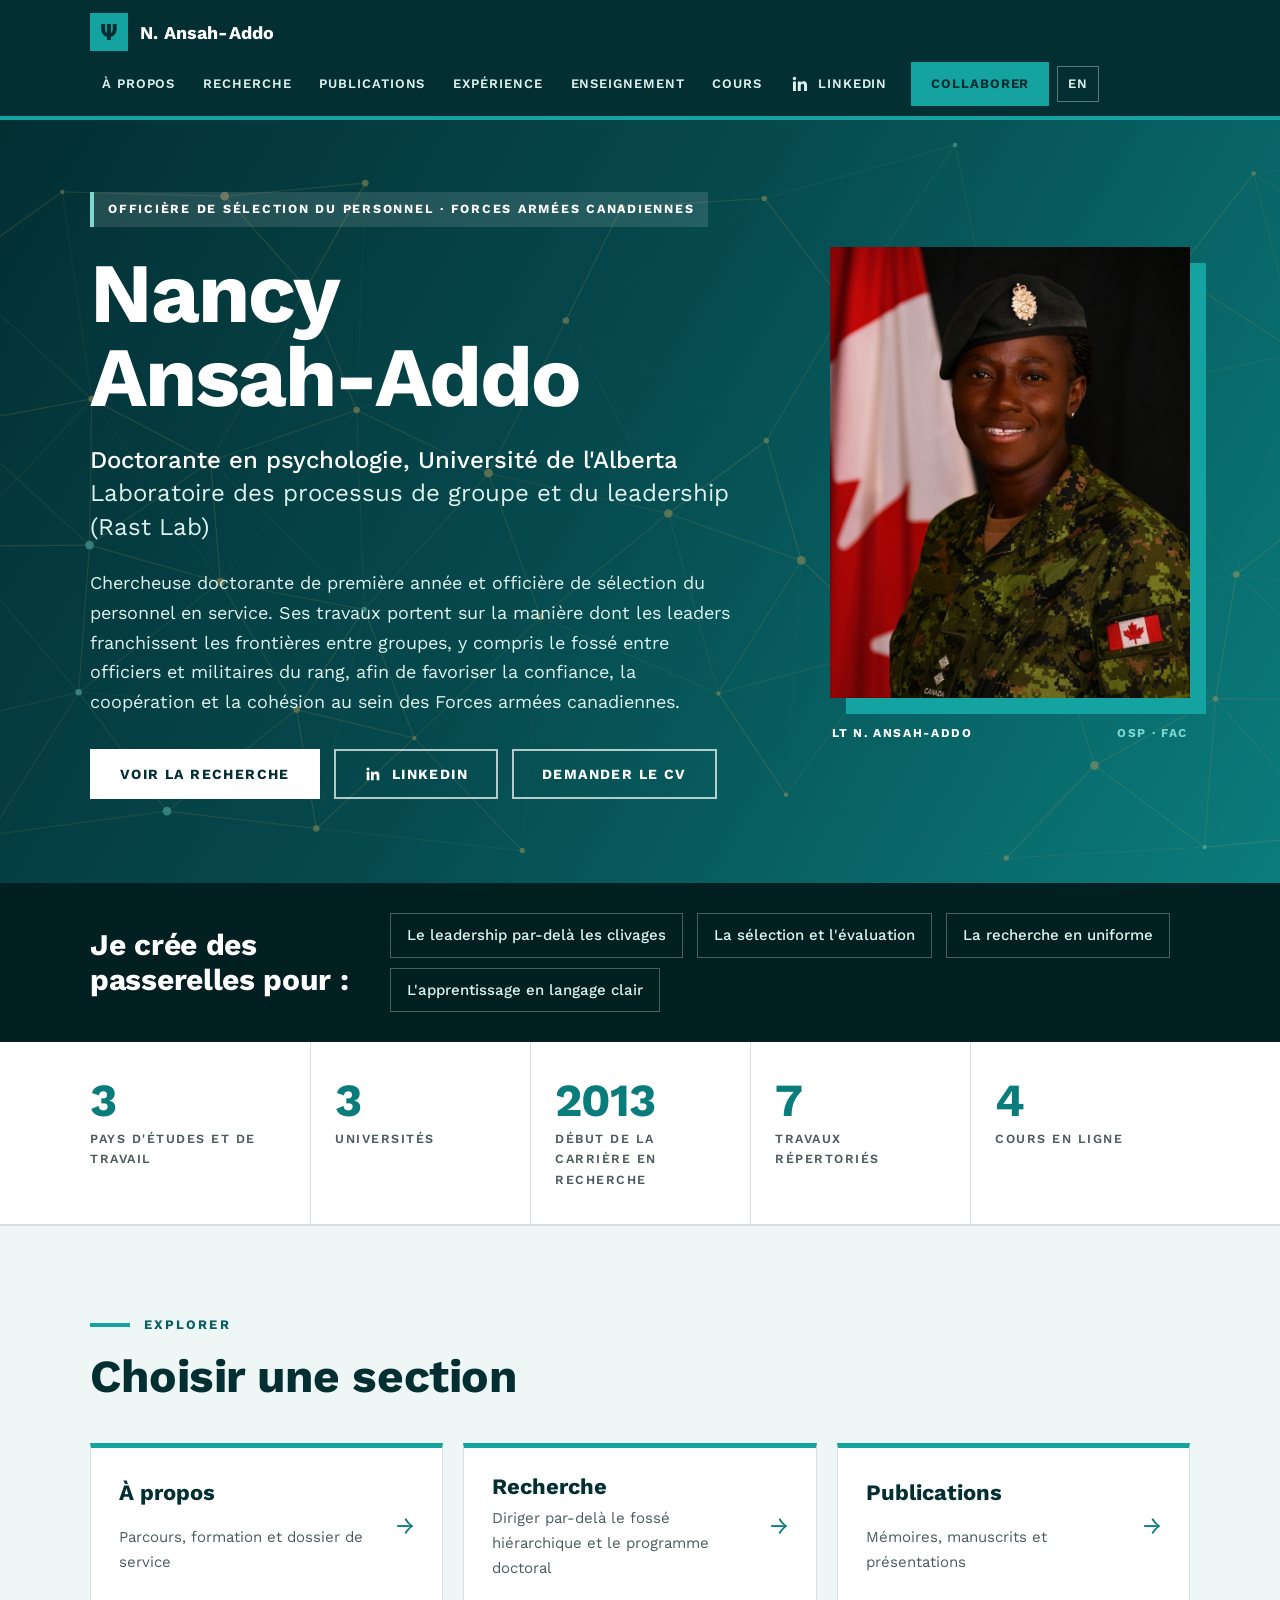
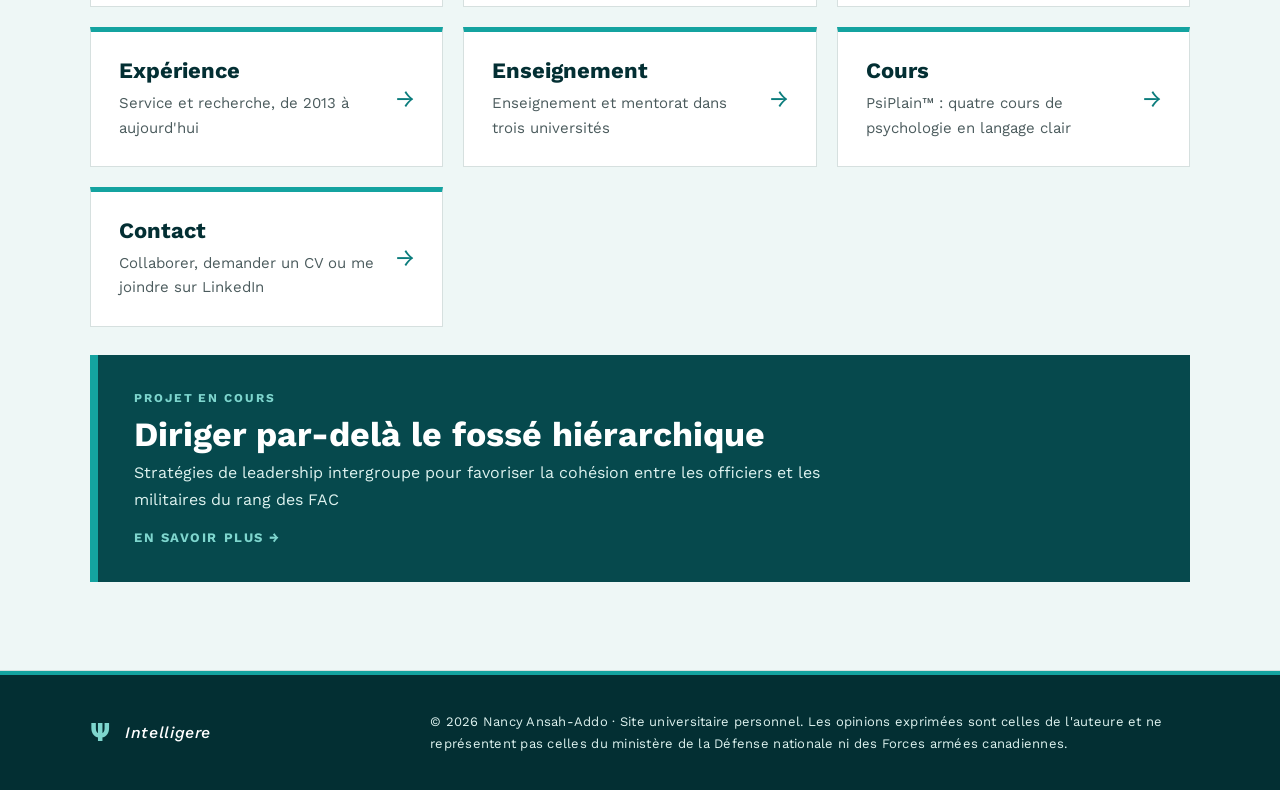
==== commit 7defee35: "Rebuild design (bold hero, pathways band, filter pills, uniform cards) and add PsiPlain courses sect" ====
--- a/fr/index.html
+++ b/fr/index.html
@@ -17,10 +17,10 @@
 <meta property="og:locale" content="fr_CA">
 <meta property="og:image" content="https://nancy2710-labs.github.io/nancyaddo/assets/img/portrait.jpg">
 <meta name="twitter:card" content="summary">
-<link rel="icon" href="data:image/svg+xml,%3Csvg xmlns='http://www.w3.org/2000/svg' viewBox='0 0 64 64'%3E%3Crect width='64' height='64' fill='%230E1B2E'/%3E%3Ctext x='32' y='47' font-size='42' text-anchor='middle' fill='%23C9A55A' font-family='Georgia,serif'%3E%CE%A8%3C/text%3E%3C/svg%3E">
+<link rel="icon" href="data:image/svg+xml,%3Csvg xmlns='http://www.w3.org/2000/svg' viewBox='0 0 64 64'%3E%3Crect width='64' height='64' fill='%2306494D'/%3E%3Ctext x='32' y='47' font-size='42' text-anchor='middle' fill='%237ED6CE' font-family='Georgia,serif'%3E%CE%A8%3C/text%3E%3C/svg%3E">
 <link rel="preconnect" href="https://fonts.googleapis.com">
 <link rel="preconnect" href="https://fonts.gstatic.com" crossorigin>
-<link href="https://fonts.googleapis.com/css2?family=Source+Sans+3:wght@400;500;600;700&family=Source+Serif+4:ital,wght@0,400;0,600;0,700;1,400&display=swap" rel="stylesheet">
+<link href="https://fonts.googleapis.com/css2?family=Work+Sans:ital,wght@0,400;0,500;0,600;0,700;1,500&display=swap" rel="stylesheet">
 <link rel="stylesheet" href="../assets/css/site.css">
 <script>document.documentElement.classList.add('js-routing');</script>
 <script type="application/ld+json">
@@ -40,6 +40,7 @@
 <a href="#/publications" data-nav="publications">Publications</a>
 <a href="#/experience" data-nav="experience">Expérience</a>
 <a href="#/teaching" data-nav="teaching">Enseignement</a>
+<a href="#/courses" data-nav="courses">Cours</a>
 <a class="in-link" href="https://www.linkedin.com/in/nancyansah-addo" target="_blank" rel="noopener" aria-label="Profil LinkedIn (s'ouvre dans un nouvel onglet)"><svg viewBox="0 0 24 24" width="20" height="20" fill="currentColor" aria-hidden="true"><path d="M20.45 20.45h-3.56v-5.57c0-1.33-.03-3.04-1.85-3.04-1.86 0-2.14 1.45-2.14 2.94v5.67H9.35V9h3.41v1.56h.05c.48-.9 1.64-1.85 3.37-1.85 3.6 0 4.27 2.37 4.27 5.45v6.29zM5.34 7.43a2.06 2.06 0 1 1 0-4.12 2.06 2.06 0 0 1 0 4.12zM7.12 20.45H3.56V9h3.56v11.45z"/></svg><span class="in-txt">LinkedIn</span></a>
 <a class="cta" href="#/contact" data-nav="contact">Collaborer</a>
 <a class="lang" href="../" hreflang="en" lang="en" data-lang-link="../" aria-label="Switch to English" title="English">EN</a>
@@ -71,6 +72,14 @@
 </div>
 </section>
 
+<!-- PATHWAYS -->
+<section class="pathways" data-view="home" aria-label="Domaines d'intervention">
+<div class="wrap">
+<h2>Je crée des passerelles pour :</h2>
+<ul><li>Le leadership par-delà les clivages</li><li>La sélection et l'évaluation</li><li>La recherche en uniforme</li><li>L'apprentissage en langage clair</li></ul>
+</div>
+</section>
+
 <!-- FACTS -->
 <section class="facts" data-view="home" aria-label="En un coup d'œil">
 <div class="wrap">
@@ -78,6 +87,7 @@
 <div class="fact"><b>3</b><span>Universités</span></div>
 <div class="fact"><b>2013</b><span>Début de la carrière en recherche</span></div>
 <div class="fact"><b>7</b><span>Travaux répertoriés</span></div>
+<div class="fact"><b>4</b><span>Cours en ligne</span></div>
 </div>
 </section>
 
@@ -92,6 +102,7 @@
 <a class="tile" href="#/publications"><span class="tn">III</span><span class="tt">Publications</span><span class="td">Mémoires, manuscrits et présentations</span><span class="ta" aria-hidden="true">→</span></a>
 <a class="tile" href="#/experience"><span class="tn">IV</span><span class="tt">Expérience</span><span class="td">Service et recherche, de 2013 à aujourd'hui</span><span class="ta" aria-hidden="true">→</span></a>
 <a class="tile" href="#/teaching"><span class="tn">V</span><span class="tt">Enseignement</span><span class="td">Enseignement et mentorat dans trois universités</span><span class="ta" aria-hidden="true">→</span></a>
+<a class="tile" href="#/courses"><span class="tn">VI</span><span class="tt">Cours</span><span class="td">PsiPlain™ : quatre cours de psychologie en langage clair</span><span class="ta" aria-hidden="true">→</span></a>
 <a class="tile" href="#/contact"><span class="tn">VI</span><span class="tt">Contact</span><span class="td">Collaborer, demander un CV ou me joindre sur LinkedIn</span><span class="ta" aria-hidden="true">→</span></a>
 </nav>
 <a class="feature" href="#/research/rank-divide"><span class="fk">Projet en cours</span><span class="ft">Diriger par-delà le fossé hiérarchique</span><span class="fd">Stratégies de leadership intergroupe pour favoriser la cohésion entre les officiers et les militaires du rang des FAC</span><span class="ta" aria-hidden="true">En savoir plus →</span></a>
@@ -196,11 +207,18 @@
 <footer class="project-foot"><a href="mailto:ansahaddonancy@gmail.com?subject=Resume%20du%20projet%20fosse%20hierarchique">Demander la proposition d'une page →</a></footer>
 </article>
 
+<div class="filter-bar"><div class="filters" role="group" aria-label="Filtrer les axes de recherche" data-target="#research .cards">
+<button type="button" data-filter="all" aria-pressed="true">Tout</button>
+<button type="button" data-filter="leadership" aria-pressed="false">Leadership</button>
+<button type="button" data-filter="groups" aria-pressed="false">Groupes</button>
+<button type="button" data-filter="applied" aria-pressed="false">Appliqué</button>
+<button type="button" data-filter="health" aria-pressed="false">Santé</button>
+</div></div>
 <div class="cards">
-<article class="card"><div class="top"><span>Dossier B-01</span><span>Leadership</span></div><h3>Nomination externe et confiance inter-armées</h3><p>Comment les leaders nommés de l'extérieur gagnent ou perdent la confiance de groupes dans lesquels ils n'ont pas gravi les échelons, en mettant l'accent sur la prototypicalité du leader, la légitimité et l'appui des subordonnés par-delà les frontières entre l'Armée de terre, la Marine et l'Aviation.</p><div class="foot">Théorie de l'identité sociale · Prototypicalité du leader</div></article>
-<article class="card"><div class="top"><span>Dossier B-02</span><span>Groupes</span></div><h3>Liaison intergroupe, coopération et autonomisation</h3><p>Les mécanismes par lesquels les leaders qui jettent des ponts entre les groupes transforment la division en coopération, et la façon dont une identité commune donne aux membres la capacité psychologique d'agir comme une seule unité sous pression.</p><div class="foot">Relations intergroupes · Autonomisation psychologique</div></article>
-<article class="card"><div class="top"><span>Dossier B-03</span><span>Appliqué</span></div><h3>Sélection du personnel et sciences du comportement en uniforme</h3><p>Comme officière de sélection du personnel, l'une des spécialistes des sciences du comportement des FAC, je travaille là où la psychologie rencontre la profession des armes : sélection, leadership, évaluation du rendement et recherche appliquée sur le personnel.</p><div class="foot">Science de la sélection · Psychologie militaire</div></article>
-<article class="card"><div class="top"><span>Dossier B-04</span><span>Santé</span></div><h3>Bien-être psychologique et soutien social</h3><p>Un programme fondateur sur la façon dont le soutien social perçu et le statut socioéconomique influencent la santé psychologique des mères, fondé sur des cohortes hospitalières ghanéennes et étendu à d'autres cultures (MSPSS, DASS-42).</p><div class="foot">Psychologie de la santé · Interculturel</div></article>
+<article class="card" data-cat="leadership"><div class="top"><span>Dossier B-01</span><span>Leadership</span></div><h3>Nomination externe et confiance inter-armées</h3><p>Comment les leaders nommés de l'extérieur gagnent ou perdent la confiance de groupes dans lesquels ils n'ont pas gravi les échelons, en mettant l'accent sur la prototypicalité du leader, la légitimité et l'appui des subordonnés par-delà les frontières entre l'Armée de terre, la Marine et l'Aviation.</p><div class="foot">Théorie de l'identité sociale · Prototypicalité du leader</div></article>
+<article class="card" data-cat="groups"><div class="top"><span>Dossier B-02</span><span>Groupes</span></div><h3>Liaison intergroupe, coopération et autonomisation</h3><p>Les mécanismes par lesquels les leaders qui jettent des ponts entre les groupes transforment la division en coopération, et la façon dont une identité commune donne aux membres la capacité psychologique d'agir comme une seule unité sous pression.</p><div class="foot">Relations intergroupes · Autonomisation psychologique</div></article>
+<article class="card" data-cat="applied"><div class="top"><span>Dossier B-03</span><span>Appliqué</span></div><h3>Sélection du personnel et sciences du comportement en uniforme</h3><p>Comme officière de sélection du personnel, l'une des spécialistes des sciences du comportement des FAC, je travaille là où la psychologie rencontre la profession des armes : sélection, leadership, évaluation du rendement et recherche appliquée sur le personnel.</p><div class="foot">Science de la sélection · Psychologie militaire</div></article>
+<article class="card" data-cat="health"><div class="top"><span>Dossier B-04</span><span>Santé</span></div><h3>Bien-être psychologique et soutien social</h3><p>Un programme fondateur sur la façon dont le soutien social perçu et le statut socioéconomique influencent la santé psychologique des mères, fondé sur des cohortes hospitalières ghanéennes et étendu à d'autres cultures (MSPSS, DASS-42).</p><div class="foot">Psychologie de la santé · Interculturel</div></article>
 </div>
 </div>
 </section>
@@ -211,7 +229,7 @@
 <div class="eyebrow"><span class="num">Section III</span><span class="bar"></span><span class="name">Publications</span></div>
 <div class="pub-head">
 <h2 class="h2" id="pub-h">Articles, mémoires et présentations</h2>
-<div class="filters" role="group" aria-label="Filtrer les publications">
+<div class="filters" role="group" aria-label="Filtrer les publications" data-target=".pubs">
 <button type="button" data-filter="all" aria-pressed="true">Tout</button>
 <button type="button" data-filter="thesis" aria-pressed="false">Mémoires</button>
 <button type="button" data-filter="manuscript" aria-pressed="false">Manuscrits</button>
@@ -235,7 +253,7 @@
 <div class="wrap">
 <div class="eyebrow"><span class="num">Section IV</span><span class="bar"></span><span class="name">Expérience</span></div>
 <h2 class="h2" id="exp-h">Service et recherche, de 2013 à aujourd'hui</h2>
-<p style="margin-top:12px;color:#B8C4D8;letter-spacing:.04em">Terrains d'activité : Ghana → Danemark → Canada</p>
+<p class="exp-sub">Terrains d'activité : Ghana → Danemark → Canada</p>
 <ol class="timeline">
 <li><div class="when">2026 – aujourd'hui</div><div class="what"><h3>Doctorante, Laboratoire des processus de groupe et du leadership</h3><div class="org">Université de l'Alberta · Direction : Dr David Rast III</div><ul><li>Recherche doctorale sur la nomination externe et le leadership de liaison intergroupe dans les Forces armées canadiennes.</li><li>Étude des effets sur la confiance inter-armées, la coopération et l'autonomisation psychologique à l'aide de la théorie de l'identité sociale.</li></ul></div></li>
 <li><div class="when">Actuel</div><div class="what"><h3>Officière de sélection du personnel</h3><div class="org">Forces armées canadiennes · 3 BSDC, Edmonton</div><ul><li>Spécialiste des sciences du comportement conseillant en matière de sélection, de leadership, d'évaluation du rendement et de recherche appliquée sur le personnel.</li></ul></div></li>
@@ -263,10 +281,31 @@
 </div>
 </section>
 
-<!-- VI. CONTACT -->
+<!-- VI. COURS -->
+<section class="sec tint" id="courses" data-view="courses" aria-labelledby="courses-h">
+<div class="wrap">
+<div class="eyebrow"><span class="num">Section VI</span><span class="bar"></span><span class="name">Cours</span></div>
+<h2 class="h2" id="courses-h">PsiPlain™ : des cours de psychologie en langage clair</h2>
+<p class="lead">Des cours que j'ai créés pour expliquer la psychologie comme le ferait un bon ami : en langage simple et courant, à son rythme, sur téléphone ou ordinateur, sans cours en direct et avec un court quiz après chaque leçon. Les cours sont offerts en anglais.</p>
+<div class="filter-bar" style="margin-top:32px"><div class="filters" role="group" aria-label="Filtrer les cours" data-target=".programs">
+<button type="button" data-filter="all" aria-pressed="true">Tout</button>
+<button type="button" data-filter="psychology" aria-pressed="false">Psychologie</button>
+<button type="button" data-filter="exam" aria-pressed="false">Préparation aux examens</button>
+</div></div>
+<div class="programs">
+<article class="program" data-cat="psychology"><span class="chip">Premier cycle</span><h3 lang="en">Undergrad Psychology, Plain and Simple</h3><p>La psychologie du niveau 100 au niveau 400, en 21 modules, avec un court quiz à la fin de chaque leçon.</p><div class="pmeta">66 leçons · Niveaux 100 à 400 · 6 leçons gratuites</div><div class="pfoot"><span class="price">À partir de 79 $<small>Paiement unique</small></span><a class="go" href="https://undergrad-psychology-plain-simple.pages.dev/" target="_blank" rel="noopener">Voir le cours</a></div></article>
+<article class="program new" data-cat="exam"><span class="chip">AP Psychology</span><h3 lang="en">AP Psychology, Plain and Simple</h3><p>Tout le cours d'AP Psychology, unité par unité, pour l'examen de mai.</p><div class="pmeta">45 leçons · 9 unités · 6 leçons gratuites</div><div class="pfoot"><span class="price">49 $<small>Paiement unique</small></span><a class="go" href="https://undergrad-psychology-plain-simple.pages.dev/ap-psychology.html" target="_blank" rel="noopener">Voir le cours</a></div></article>
+<article class="program new" data-cat="exam"><span class="chip">MCAT</span><h3 lang="en">MCAT Psychology &amp; Sociology, Plain and Simple</h3><p>La section Psychologie et sociologie du MCAT, expliquée en langage clair.</p><div class="pmeta">45 leçons · 9 unités · 6 leçons gratuites</div><div class="pfoot"><span class="price">99 $<small>Paiement unique</small></span><a class="go" href="https://undergrad-psychology-plain-simple.pages.dev/mcat-psychology.html" target="_blank" rel="noopener">Voir le cours</a></div></article>
+<article class="program new" data-cat="exam"><span class="chip">GRE</span><h3 lang="en">GRE Prep, Plain and Simple</h3><p>Tout le GRE General Test : lecture, vocabulaire, mathématiques et rédaction.</p><div class="pmeta">45 leçons · 9 unités · 6 leçons gratuites</div><div class="pfoot"><span class="price">199 $<small>Paiement unique</small></span><a class="go" href="https://undergrad-psychology-plain-simple.pages.dev/gre-prep.html" target="_blank" rel="noopener">Voir le cours</a></div></article>
+</div>
+<p class="note-line">PsiPlain™ est mon projet éducatif indépendant. Il est distinct de mes fonctions à l'Université de l'Alberta et dans les Forces armées canadiennes.</p>
+</div>
+</section>
+
+<!-- VII. CONTACT -->
 <section class="sec tint" id="contact" data-view="contact" aria-labelledby="contact-h">
 <div class="wrap">
-<div class="eyebrow"><span class="num">Section VI</span><span class="bar"></span><span class="name">Contact et collaboration</span></div>
+<div class="eyebrow"><span class="num">Section VII</span><span class="bar"></span><span class="name">Contact et collaboration</span></div>
 <h2 class="h2" id="contact-h" style="margin-bottom:48px">Ouverte à la collaboration</h2>
 <div class="split">
 <div class="main">
--- a/assets/css/site.css
+++ b/assets/css/site.css
@@ -1,210 +1,253 @@
-/* Nancy Ansah-Addo — academic / military portfolio. Plain CSS, no build step. */
+/* Nancy Ansah-Addo — academic / military portfolio. Plain CSS, no build step.
+   Layout language: bold photo hero, "pathways" band, uniform cards, filter pills, numbers band. */
 :root{
-  --navy-950:#04373B; --navy-900:#07474C; --navy-800:#0A5A5E; --navy-700:#1F7F80;
-  --parch:#F5F2EA; --parch-2:#EAE5D6; --paper:#FBFAF6; --rule:#D8D2C2;
-  --ink:#1B2433; --ink-2:#2A3446; --muted:#4A5565;
-  --olive:#46602A; --olive-d:#35491F; --brass:#C9A55A; --brass-d:#7A5A12;
+  --teal-950:#032F33; --teal-900:#06494D; --teal-800:#0A5E62; --teal-700:#0B7C7C; --teal-500:#14A3A0; --teal-300:#7ED6CE; --teal-100:#DDF2EF; --teal-50:#EEF7F6;
+  /* legacy names kept so older rules keep working */
+  --navy-950:var(--teal-950); --navy-900:var(--teal-900); --navy-800:var(--teal-800); --navy-700:var(--teal-700);
+  --paper:#FFFFFF; --parch:#F4F8F7; --parch-2:var(--teal-50); --rule:#D6E0DF;
+  --ink:#0F1A1B; --ink-2:#2B3A3C; --muted:#4B5B5D;
+  --olive:#2F6B3A; --olive-d:#25552E; --brass:#C9A55A; --brass-d:#7A5A12;
   --blue:#0B6568;
-  --serif:'Source Serif 4',Georgia,'Times New Roman',serif;
-  --sans:'Source Sans 3',system-ui,-apple-system,'Segoe UI',sans-serif;
-  --wrap:1160px; --gutter:clamp(16px,4vw,40px);
+  --sans:'Work Sans',system-ui,-apple-system,'Segoe UI',Arial,sans-serif;
+  --serif:var(--sans);
+  --wrap:1180px; --gutter:clamp(16px,4vw,40px);
 }
 *{box-sizing:border-box}
-html{scroll-behavior:smooth;scroll-padding-top:80px}
-body{margin:0;background:var(--parch);color:var(--ink);font:17px/1.6 var(--sans);-webkit-font-smoothing:antialiased}
+html{scroll-behavior:smooth;scroll-padding-top:84px}
+body{margin:0;background:#fff;color:var(--ink);font:17px/1.65 var(--sans);-webkit-font-smoothing:antialiased}
 img{max-width:100%;display:block}
-a{color:var(--blue)} a:hover{color:var(--navy-900)}
-:focus-visible{outline:3px solid var(--brass);outline-offset:3px}
-.skip{position:absolute;left:-999px;top:8px;background:var(--brass);color:var(--navy-950);padding:10px 16px;font-weight:700;z-index:100}
+a{color:var(--blue)} a:hover{color:var(--teal-950)}
+:focus-visible{outline:3px solid var(--teal-500);outline-offset:3px}
+.skip{position:absolute;left:-999px;top:8px;background:#fff;color:var(--teal-950);padding:10px 16px;font-weight:700;z-index:100}
 .skip:focus{left:8px}
 .wrap{width:100%;max-width:var(--wrap);margin:0 auto;padding-inline:var(--gutter)}
-h1,h2,h3{font-family:var(--serif);margin:0}
+h1,h2,h3,h4{font-family:var(--sans);margin:0;letter-spacing:-.01em}
 p{margin:0}
 
 /* labels */
-.eyebrow{display:flex;align-items:center;gap:14px;margin-bottom:16px;font-size:13px;font-weight:700;letter-spacing:.2em;text-transform:uppercase}
-.eyebrow .num{color:var(--olive)} .eyebrow .bar{display:block;width:44px;height:2px;background:var(--brass-d)} .eyebrow .name{color:var(--brass-d)}
-.on-dark .eyebrow .num,.on-dark .eyebrow .name{color:var(--brass)} .on-dark .eyebrow .bar{background:var(--brass)}
-.h2{font-weight:600;font-size:clamp(30px,3.6vw,44px);line-height:1.2;color:var(--navy-900)}
-.on-dark .h2{color:var(--parch)}
-.label{font-size:11px;font-weight:700;letter-spacing:.18em;text-transform:uppercase;color:#5B6678}
+.eyebrow{display:flex;align-items:center;gap:14px;margin-bottom:14px;font-size:13px;font-weight:700;letter-spacing:.16em;text-transform:uppercase}
+.eyebrow .num{display:none}
+.eyebrow .bar{display:block;width:40px;height:4px;background:var(--teal-500)}
+.eyebrow .name{color:var(--teal-800)}
+.on-dark .eyebrow .name{color:var(--teal-300)} .on-dark .eyebrow .bar{background:var(--teal-300)}
+.h2{font-weight:700;font-size:clamp(30px,3.6vw,46px);line-height:1.15;color:var(--teal-950)}
+.on-dark .h2{color:#fff}
+.lead{max-width:760px;margin-top:14px;font-size:19px;line-height:1.6;color:var(--ink-2)}
+.label{font-size:11px;font-weight:700;letter-spacing:.16em;text-transform:uppercase;color:var(--muted)}
+.chip{display:inline-block;align-self:flex-start;padding:5px 12px;background:var(--teal-100);color:var(--teal-900);font-size:11.5px;font-weight:700;letter-spacing:.14em;text-transform:uppercase}
 
 /* buttons */
-.btn{display:inline-flex;align-items:center;justify-content:center;min-height:48px;padding:0 28px;font:700 14px var(--sans);letter-spacing:.12em;text-transform:uppercase;text-decoration:none;cursor:pointer;border:1.5px solid transparent}
-.btn-brass{background:var(--brass);color:var(--navy-950)} .btn-brass:hover{background:#D8B66A;color:var(--navy-950)}
-.btn-ghost{border-color:#8FA0BC;color:var(--parch)} .btn-ghost:hover{border-color:var(--brass);color:var(--brass)}
+.btn{display:inline-flex;align-items:center;justify-content:center;min-height:50px;padding:0 28px;font:700 14px var(--sans);letter-spacing:.1em;text-transform:uppercase;text-decoration:none;cursor:pointer;border:2px solid transparent;transition:background .15s,color .15s,border-color .15s}
+.btn-brass{background:#fff;color:var(--teal-950)} .btn-brass:hover{background:var(--teal-300);color:var(--teal-950)}
+.btn-ghost{border-color:rgba(255,255,255,.7);color:#fff} .btn-ghost:hover{border-color:#fff;background:rgba(255,255,255,.12);color:#fff}
+.btn svg{flex:none}
 
 /* header */
-.site-header{position:sticky;top:0;z-index:50;background:var(--navy-950);border-bottom:3px solid var(--brass)}
+.site-header{position:sticky;top:0;z-index:50;background:var(--teal-950);border-bottom:4px solid var(--teal-500)}
 .site-header .wrap{display:flex;flex-wrap:wrap;align-items:center;justify-content:space-between;gap:8px 24px;padding-block:10px}
-.brand{display:flex;align-items:center;gap:12px;color:var(--parch);text-decoration:none;min-height:44px}
-.brand:hover{color:var(--parch)}
-.brand .mono{display:flex;align-items:center;justify-content:center;width:36px;height:36px;border:1.5px solid var(--brass);color:var(--brass);font:20px/1 var(--serif)}
-.brand .nm{font:600 18px var(--serif);letter-spacing:.02em}
-.nav{display:flex;flex-wrap:wrap;align-items:center;gap:4px 6px}
-.nav a{display:inline-flex;align-items:center;min-height:44px;padding:0 12px;color:#D8EEEB;text-decoration:none;font-size:13px;font-weight:600;letter-spacing:.12em;text-transform:uppercase}
-.nav a:hover{color:var(--brass)}
-.nav a.cta{margin-left:8px;padding:0 20px;border:1.5px solid var(--brass);color:var(--brass);font-weight:700}
-.nav a.cta:hover{background:var(--brass);color:var(--navy-950)}
-.menu-btn{display:none;min-height:44px;padding:0 16px;background:none;border:1.5px solid #5A6E8F;color:var(--parch);font:700 13px var(--sans);letter-spacing:.12em;text-transform:uppercase;cursor:pointer}
+.brand{display:flex;align-items:center;gap:12px;color:#fff;text-decoration:none;min-height:44px}
+.brand:hover{color:#fff}
+.brand .mono{display:flex;align-items:center;justify-content:center;width:38px;height:38px;background:var(--teal-500);color:var(--teal-950);font:700 21px/1 var(--sans)}
+.brand .nm{font:700 18px var(--sans);letter-spacing:.01em}
+.nav{display:flex;flex-wrap:wrap;align-items:center;gap:4px 4px}
+.nav a{display:inline-flex;align-items:center;min-height:44px;padding:0 12px;color:#DDF2EF;text-decoration:none;font-size:13px;font-weight:600;letter-spacing:.1em;text-transform:uppercase}
+.nav a:hover{color:#fff;box-shadow:inset 0 -3px 0 var(--teal-300)}
+.nav a.cta{margin-left:8px;padding:0 20px;background:var(--teal-500);color:var(--teal-950);font-weight:700}
+.nav a.cta:hover{background:var(--teal-300);color:var(--teal-950);box-shadow:none}
+.nav a[aria-current="page"]{color:#fff;box-shadow:inset 0 -3px 0 var(--teal-500)}
+.nav a.cta[aria-current="page"]{box-shadow:none}
+.nav a.in-link{gap:8px}
+.nav a.lang{border:1px solid rgba(255,255,255,.35);padding:0 10px;min-height:36px;margin-left:4px}
+.nav a.lang:hover{border-color:#fff;box-shadow:none}
+.menu-btn{display:none;min-height:44px;padding:0 16px;background:none;border:2px solid var(--teal-300);color:#fff;font:700 13px var(--sans);letter-spacing:.12em;text-transform:uppercase;cursor:pointer}
+@media (min-width:861px) and (max-width:1260px){.nav a{padding:0 8px;letter-spacing:.07em;font-size:12.5px}.nav a.cta{padding:0 14px;margin-left:4px}}
+html[lang="fr"] .nav a{letter-spacing:.07em}
 @media (max-width:860px){
   .menu-btn{display:inline-flex;align-items:center}
   .nav{display:none;width:100%;flex-direction:column;align-items:stretch;padding:8px 0 12px}
   .nav.open{display:flex}
-  .nav a{border-top:1px solid var(--navy-700)} .nav a.cta{margin:10px 0 0;justify-content:center}
+  .nav a{border-top:1px solid rgba(255,255,255,.14)} .nav a.cta{margin:10px 0 0;justify-content:center}
+  .nav a.lang{margin:10px 0 0;justify-content:center}
 }
 
 /* hero */
-.hero{position:relative;overflow:hidden;background:radial-gradient(120% 90% at 75% 20%,#0E7F7C 0%,var(--navy-900) 55%,var(--navy-950) 100%);color:var(--parch)}
-.hero .psi{position:absolute;right:-40px;top:-80px;font:640px/1 var(--serif);color:#0A6063;user-select:none;pointer-events:none}
-.hero .wrap{position:relative;display:flex;flex-wrap:wrap;gap:56px;align-items:center;padding-block:80px 88px}
-.hero-copy{flex:999 1 520px;min-width:0;display:flex;flex-direction:column;gap:26px}
-.hero-kicker{display:flex;align-items:center;gap:14px;font-size:13px;font-weight:700;letter-spacing:.2em;text-transform:uppercase;color:var(--brass)}
-.hero-kicker::before{content:"";width:44px;height:2px;background:var(--brass);flex:none}
-.hero h1{font-weight:700;font-size:clamp(44px,6.4vw,84px);line-height:1.02;letter-spacing:-.01em}
-.hero .sub{font:clamp(19px,2vw,24px)/1.4 var(--serif);color:#E9E3D2} .hero .sub span{color:#B7E0DB}
-.hero .lede{max-width:640px;font-size:18px;line-height:1.65;color:#CDE9E5}
+.hero{position:relative;overflow:hidden;background:linear-gradient(120deg,var(--teal-950) 0%,var(--teal-900) 45%,var(--teal-700) 100%);color:#fff}
+.hero::before{content:"";position:absolute;inset:0;background:url(../img/neural.svg) center/cover no-repeat;opacity:.55;pointer-events:none}
+.hero .psi{display:none}
+.hero .wrap{position:relative;display:flex;flex-wrap:wrap;gap:56px;align-items:center;padding-block:72px 84px}
+.hero-copy{flex:999 1 520px;min-width:0;display:flex;flex-direction:column;gap:24px}
+.hero-kicker{display:inline-flex;align-self:flex-start;align-items:center;padding:7px 14px;background:rgba(255,255,255,.12);border-left:4px solid var(--teal-300);font-size:12.5px;font-weight:700;letter-spacing:.14em;text-transform:uppercase;color:#fff}
+.hero h1{font-weight:700;font-size:clamp(46px,6.6vw,88px);line-height:1;letter-spacing:-.025em}
+.hero .sub{font-size:clamp(19px,2vw,24px);line-height:1.4;font-weight:500;color:#fff} .hero .sub span{display:block;font-weight:400;color:var(--teal-100)}
+.hero .lede{max-width:640px;font-size:18px;line-height:1.65;color:#DDF2EF}
 .hero .actions{display:flex;flex-wrap:wrap;gap:14px;padding-top:8px}
-.portrait{flex:1 1 380px;max-width:460px;min-width:0;margin:0 auto}
-.portrait .frame{border:1px solid var(--brass);padding:10px;background:var(--navy-950);box-shadow:0 18px 40px rgba(0,0,0,.4)}
+.portrait{flex:1 1 360px;max-width:440px;min-width:0;margin:0 auto}
+.portrait .frame{padding:0;border:0;background:var(--teal-950);box-shadow:16px 16px 0 var(--teal-500)}
 .portrait img{display:block;width:100%;height:auto;aspect-ratio:4/5;object-fit:cover;object-position:50% 25%}
-.portrait figcaption{display:flex;justify-content:space-between;gap:12px;padding:12px 4px 2px;font-size:12px;font-weight:700;letter-spacing:.16em;text-transform:uppercase;color:var(--brass)}
-.portrait figcaption span:last-child{color:#B7E0DB}
-
-/* facts */
-.facts{background:var(--navy-800);border-block:1px solid var(--navy-700)}
+.portrait figcaption{display:flex;justify-content:space-between;gap:12px;padding:26px 2px 0;font-size:12px;font-weight:700;letter-spacing:.14em;text-transform:uppercase;color:#fff}
+.portrait figcaption span:last-child{color:var(--teal-300)}
+
+/* pathways band */
+.pathways{background:#021F22;color:#fff}
+.pathways .wrap{display:flex;flex-wrap:wrap;align-items:center;gap:16px 40px;padding-block:30px}
+.pathways h2{flex:0 0 auto;font-size:clamp(22px,2.4vw,30px);font-weight:700;line-height:1.15;max-width:260px}
+.pathways ul{flex:1 1 440px;min-width:0;margin:0;padding:0;list-style:none;display:flex;flex-wrap:wrap;gap:10px 14px}
+.pathways li{padding:9px 16px;border:1px solid rgba(255,255,255,.28);font-size:15px;font-weight:500;color:var(--teal-100)}
+
+/* numbers band */
+.facts{background:#fff;border-bottom:1px solid var(--rule)}
 .facts .wrap{display:flex;flex-wrap:wrap}
-.fact{flex:1 1 200px;min-width:0;padding:28px 24px;border-left:1px solid var(--navy-700);display:flex;flex-direction:column;gap:4px}
-.fact b{font:600 38px/1.1 var(--serif);color:var(--brass)}
-.fact span{font-size:12px;font-weight:600;letter-spacing:.16em;text-transform:uppercase;color:#C6E4E0}
+.fact{flex:1 1 180px;min-width:0;padding:34px 24px;border-left:1px solid var(--rule);display:flex;flex-direction:column;gap:4px}
+.fact:first-child{border-left:0;padding-left:0}
+.fact b{font:700 46px/1.05 var(--sans);letter-spacing:-.02em;color:var(--teal-700)}
+.fact span{font-size:12.5px;font-weight:600;letter-spacing:.12em;text-transform:uppercase;color:var(--muted)}
 
 /* sections */
 section{scroll-margin-top:72px}
-.sec{padding-block:104px 96px}
-.sec.tint{background:var(--parch-2);border-block:1px solid var(--rule)}
-.sec.dark{background:var(--navy-900);color:var(--parch)}
+.sec{padding-block:88px 88px;position:relative;overflow:hidden}
+.sec.tint{background:var(--teal-50);border-block:1px solid var(--rule)}
+.sec.dark{background:var(--teal-900);color:#fff}
 .split{display:flex;flex-wrap:wrap;gap:56px}
 .split>.main{flex:999 1 480px;min-width:0}.split>.side{flex:1 1 360px;min-width:0}
 
 /* about */
-.statement{max-width:860px;margin-bottom:48px}
+.statement{max-width:900px;margin-bottom:48px}
 .prose{display:flex;flex-direction:column;gap:20px;color:var(--ink-2)}
 .tags{display:flex;flex-wrap:wrap;gap:10px;padding-top:12px}
-.tag{padding:7px 14px;border:1px solid #9BA68A;background:#EDEEE2;color:var(--olive-d);font-size:12px;font-weight:700;letter-spacing:.12em;text-transform:uppercase}
-.side h3{font:700 12px var(--sans);letter-spacing:.2em;text-transform:uppercase;color:#5B6678;padding-bottom:12px;border-bottom:2px solid var(--navy-900);margin-top:0}
+.tag{padding:7px 14px;background:var(--teal-100);color:var(--teal-900);font-size:12px;font-weight:700;letter-spacing:.1em;text-transform:uppercase}
+.side h3{font:700 12px var(--sans);letter-spacing:.16em;text-transform:uppercase;color:var(--teal-800);padding-bottom:12px;border-bottom:3px solid var(--teal-500);margin-top:0}
 .side .gap{margin-top:32px}
 .row{padding:16px 0;border-bottom:1px solid var(--rule);display:flex;flex-direction:column;gap:2px}
-.row strong{font:600 19px/1.3 var(--serif);color:var(--navy-900)}
-.row span{font-size:15px;color:var(--ink-2)} .row em{font-style:normal;font-size:13px;font-weight:600;letter-spacing:.08em;text-transform:uppercase;color:var(--brass-d)}
-.record dt{font-size:11px;font-weight:700;letter-spacing:.18em;text-transform:uppercase;color:#5B6678}
-.record dd{margin:2px 0 0;font-size:16px;font-weight:600;color:var(--navy-800)}
+.row strong{font:700 18px/1.3 var(--sans);color:var(--teal-950)}
+.row span{font-size:15px;color:var(--ink-2)} .row em{font-style:normal;font-size:12.5px;font-weight:600;letter-spacing:.08em;text-transform:uppercase;color:var(--teal-700)}
+.record dt{font-size:11px;font-weight:700;letter-spacing:.16em;text-transform:uppercase;color:var(--muted)}
+.record dd{margin:2px 0 0;font-size:16px;font-weight:600;color:var(--teal-950)}
 .record div{padding:12px 0;border-bottom:1px solid var(--rule)}
 .record{margin:0}
-.status{display:inline-flex;align-items:center;gap:8px;font-size:12px;font-weight:700;letter-spacing:.14em;text-transform:uppercase;color:#3E5223}
-.status i{width:9px;height:9px;border-radius:50%;background:#4F6B2C}
+.status{display:inline-flex;align-items:center;gap:8px;font-size:12px;font-weight:700;letter-spacing:.12em;text-transform:uppercase;color:var(--olive-d)}
+.status i{width:9px;height:9px;border-radius:50%;background:var(--olive)}
+.about-photos{display:flex;flex-wrap:wrap;gap:28px;margin:8px 0 28px}
+.about-photos .ph{flex:0 1 300px;margin:0}
+.about-photos .frame{background:var(--teal-950);box-shadow:10px 10px 0 var(--teal-300)}
+.about-photos img{display:block;width:100%;height:auto}
+.about-photos figcaption{display:flex;justify-content:space-between;gap:10px;padding:20px 2px 0;font-size:12px;font-weight:700;letter-spacing:.12em;text-transform:uppercase;color:var(--teal-800)}
 
 /* research */
-.op{background:var(--navy-900);color:var(--parch);border-left:6px solid var(--brass);padding:clamp(24px,4vw,48px);display:flex;flex-wrap:wrap;gap:40px;margin:0 0 40px}
+.op{background:var(--teal-900);color:#fff;border-left:8px solid var(--teal-500);padding:clamp(24px,4vw,48px);display:flex;flex-wrap:wrap;gap:40px;margin:0 0 40px}
 .op .m{flex:999 1 460px;min-width:0;display:flex;flex-direction:column;gap:16px}
-.op .k{font-size:12px;font-weight:700;letter-spacing:.2em;text-transform:uppercase;color:var(--brass)}
-.op h3{font-weight:600;font-size:clamp(26px,3vw,36px);line-height:1.2}
-.op p{color:#CDE9E5;max-width:680px}
+.op .k{font-size:12px;font-weight:700;letter-spacing:.16em;text-transform:uppercase;color:var(--teal-300)}
+.op h3{font-weight:700;font-size:clamp(26px,3vw,36px);line-height:1.15}
+.op p{color:#DDF2EF;max-width:680px}
 .op dl{flex:1 1 280px;min-width:0;margin:0;display:flex;flex-direction:column;gap:18px}
-.op dt{font-size:11px;font-weight:700;letter-spacing:.18em;text-transform:uppercase;color:#8FD3CC}
-.op dd{margin:4px 0 0;font-size:16px} .op dd small{display:block;color:#B7E0DB;font-size:14px}
-.cards{display:flex;flex-wrap:wrap;gap:24px}
-.card{flex:1 1 460px;min-width:0;background:var(--paper);border:1px solid var(--rule);border-top:4px solid var(--olive);padding:32px;display:flex;flex-direction:column;gap:14px}
-.card .top{display:flex;justify-content:space-between;gap:12px;font-size:12px;font-weight:700;letter-spacing:.18em;text-transform:uppercase}
-.card .top span:first-child{color:var(--brass-d)} .card .top span:last-child{color:var(--olive)}
-.card h3{font-weight:600;font-size:24px;line-height:1.25;color:var(--navy-900)}
-.card p{color:var(--ink-2);font-size:16px}
-.card .foot{margin-top:auto;padding-top:10px;border-top:1px solid #E3DECE;font-size:12px;font-weight:600;letter-spacing:.12em;text-transform:uppercase;color:#5B6678}
+.op dt{font-size:11px;font-weight:700;letter-spacing:.16em;text-transform:uppercase;color:var(--teal-300)}
+.op dd{margin:4px 0 0;font-size:16px} .op dd small{display:block;color:var(--teal-100);font-size:14px}
+
+/* filter pills */
+.filters{display:flex;flex-wrap:wrap;gap:8px}
+.filters button{min-height:42px;padding:0 20px;border-radius:999px;font:600 14px var(--sans);letter-spacing:.02em;cursor:pointer;border:1.5px solid var(--teal-900);background:#fff;color:var(--teal-900);transition:background .15s,color .15s}
+.filters button:hover{background:var(--teal-100)}
+.filters button[aria-pressed="true"]{background:var(--teal-900);color:#fff}
+.filter-bar{margin:0 0 28px}
+
+/* uniform cards (research lines, courses) */
+.cards,.programs{display:grid;grid-template-columns:repeat(auto-fill,minmax(min(100%,340px),1fr));gap:24px}
+.card,.program,.tcard{min-width:0;background:#fff;border:1px solid var(--rule);border-top:5px solid var(--teal-500);padding:28px;display:flex;flex-direction:column;gap:14px;transition:box-shadow .18s,transform .18s}
+.card:hover,.program:hover{box-shadow:0 14px 32px rgba(3,47,51,.14);transform:translateY(-3px)}
+.card[hidden],.program[hidden]{display:none}
+.card .top{display:flex;justify-content:space-between;gap:12px;font-size:11.5px;font-weight:700;letter-spacing:.14em;text-transform:uppercase}
+.card .top span:first-child{color:var(--muted)} .card .top span:last-child{color:var(--teal-800);background:var(--teal-100);padding:3px 10px}
+.card h3,.program h3{font-weight:700;font-size:21px;line-height:1.25;color:var(--teal-950)}
+.card p,.program p{color:var(--ink-2);font-size:16px}
+.card .foot{margin-top:auto;padding-top:12px;border-top:1px solid var(--rule);font-size:12px;font-weight:600;letter-spacing:.1em;text-transform:uppercase;color:var(--muted)}
+.program .pmeta{margin-top:auto;padding-top:12px;border-top:1px solid var(--rule);font-size:13.5px;font-weight:500;color:var(--muted)}
+.program .pfoot{display:flex;align-items:center;justify-content:space-between;gap:16px}
+.program .price{font:700 20px var(--sans);color:var(--teal-950)}
+.program .price small{display:block;font-size:12px;font-weight:500;color:var(--muted)}
+.program .go{display:inline-flex;align-items:center;min-height:44px;padding:0 18px;background:var(--teal-900);color:#fff;font-size:13px;font-weight:700;letter-spacing:.1em;text-transform:uppercase;text-decoration:none}
+.program .go:hover{background:var(--teal-500);color:var(--teal-950)}
+.program.new .chip{background:var(--teal-500);color:var(--teal-950)}
+.note-line{margin-top:28px;font-size:14px;color:var(--muted);max-width:760px}
+.tcard .k{font-size:12px;font-weight:700;letter-spacing:.14em;text-transform:uppercase;color:var(--teal-700)}
+.tcard h3{font-weight:700;font-size:20px;line-height:1.3;color:var(--teal-950)}
+.tcard ul{margin:0;padding-left:20px;color:var(--ink-2);font-size:16px;display:flex;flex-direction:column;gap:6px}
 
 /* current project */
-.project{background:var(--paper);border:1px solid var(--rule);border-top:6px solid var(--brass);margin:0 0 40px;padding:clamp(24px,4vw,48px);display:flex;flex-direction:column;gap:32px}
+.project{background:#fff;border:1px solid var(--rule);border-top:8px solid var(--teal-500);margin:0 0 40px;padding:clamp(24px,4vw,48px);display:flex;flex-direction:column;gap:32px}
 .project-head{display:flex;flex-direction:column;gap:10px}
-.project-head .k{font-size:12px;font-weight:700;letter-spacing:.2em;text-transform:uppercase;color:var(--brass-d)}
-.project-head h3{font-weight:700;font-size:clamp(30px,3.6vw,46px);line-height:1.1;color:var(--navy-900)}
-.project-head .subt{font:italic clamp(18px,1.8vw,21px)/1.45 var(--serif);color:var(--ink-2);max-width:820px}
+.project-head .k{font-size:12px;font-weight:700;letter-spacing:.16em;text-transform:uppercase;color:var(--teal-700)}
+.project-head h3{font-weight:700;font-size:clamp(30px,3.6vw,46px);line-height:1.08;color:var(--teal-950)}
+.project-head .subt{font-size:clamp(18px,1.8vw,21px);line-height:1.45;color:var(--ink-2);max-width:820px}
 .project-grid{display:flex;flex-wrap:wrap;gap:40px}
 .project-main{flex:1 1 440px;min-width:0}
-.project-main em{font-style:italic;color:var(--navy-800)}
-.refs{font-size:13px;letter-spacing:.04em;color:var(--muted);padding-top:12px;border-top:1px solid var(--rule)}
+.project-main em{font-style:italic;color:var(--teal-800)}
+.refs{font-size:13px;letter-spacing:.02em;color:var(--muted);padding-top:12px;border-top:1px solid var(--rule)}
 .versus{flex:1 1 340px;min-width:0;display:flex;flex-direction:column;gap:16px}
-.vs{display:flex;flex-direction:column;gap:8px;padding:22px 24px;border:1px solid var(--rule);border-left:5px solid var(--muted)}
-.vs-a{background:#EFEDE6;border-left-color:#6B7587}
-.vs-b{background:#053E42;border-color:#053E42;border-left-color:var(--brass);color:var(--parch)}
-.vs-k{font-size:12px;font-weight:700;letter-spacing:.18em;text-transform:uppercase;color:#4A5565}
-.vs-b .vs-k{color:var(--brass)}
-.vs q{font:italic 600 20px/1.4 var(--serif);quotes:"\201C" "\201D"}
-.vs-note{font-size:13px;font-weight:600;letter-spacing:.08em;text-transform:uppercase;color:#4A5565}
-.vs-b .vs-note{color:#C6E4E0}
-.project-sub{display:flex;flex-wrap:wrap;gap:40px;padding-top:28px;border-top:2px solid var(--navy-900)}
+.vs{display:flex;flex-direction:column;gap:8px;padding:22px 24px;border:1px solid var(--rule);border-left:6px solid var(--muted)}
+.vs-a{background:#F1F4F4;border-left-color:#7C8A8C}
+.vs-b{background:var(--teal-900);border-color:var(--teal-900);border-left-color:var(--teal-300);color:#fff}
+.vs-k{font-size:12px;font-weight:700;letter-spacing:.14em;text-transform:uppercase;color:var(--muted)}
+.vs-b .vs-k{color:var(--teal-300)}
+.vs q{font:600 20px/1.4 var(--sans);quotes:"\201C" "\201D"}
+.vs-note{font-size:13px;font-weight:600;letter-spacing:.06em;text-transform:uppercase;color:var(--muted)}
+.vs-b .vs-note{color:var(--teal-100)}
+.project-sub{display:flex;flex-wrap:wrap;gap:40px;padding-top:28px;border-top:3px solid var(--teal-950)}
 .hyp{flex:1 1 440px;min-width:0}.design{flex:1 1 340px;min-width:0;margin:0}
-.project-sub h4{margin:0 0 12px;font:700 12px var(--sans);letter-spacing:.2em;text-transform:uppercase;color:#5B6678}
+.project-sub h4{margin:0 0 12px;font:700 12px var(--sans);letter-spacing:.16em;text-transform:uppercase;color:var(--teal-800)}
 .hyp ol{margin:0;padding:0;list-style:none}
 .hyp li{display:flex;gap:16px;padding:12px 0;border-bottom:1px solid var(--rule);font-size:16px;color:var(--ink-2)}
-.hyp b{flex:0 0 34px;font:600 17px var(--serif);color:var(--brass-d)}
+.hyp b{flex:0 0 34px;font:700 16px var(--sans);color:var(--teal-700)}
 .design div{padding:10px 0;border-bottom:1px solid var(--rule)}
-.design dt{font-size:11px;font-weight:700;letter-spacing:.18em;text-transform:uppercase;color:#5B6678}
-.design dd{margin:2px 0 0;font-size:16px;color:var(--navy-800);font-weight:600}
-.project-foot a{display:inline-flex;align-items:center;min-height:44px;font-size:13px;font-weight:700;letter-spacing:.12em;text-transform:uppercase;text-decoration:none}
+.design dt{font-size:11px;font-weight:700;letter-spacing:.16em;text-transform:uppercase;color:var(--muted)}
+.design dd{margin:2px 0 0;font-size:16px;color:var(--teal-950);font-weight:600}
+.project-foot a{display:inline-flex;align-items:center;min-height:44px;font-size:13px;font-weight:700;letter-spacing:.1em;text-transform:uppercase;text-decoration:none}
 .project-foot a:hover{text-decoration:underline}
 
 /* publications */
 .pub-head{display:flex;flex-wrap:wrap;align-items:flex-end;justify-content:space-between;gap:24px;margin-bottom:32px}
-.filters{display:flex;flex-wrap:wrap;gap:8px}
-.filters button{min-height:44px;padding:0 20px;font:700 13px var(--sans);letter-spacing:.12em;text-transform:uppercase;cursor:pointer;border:1.5px solid var(--navy-900);background:transparent;color:var(--navy-900)}
-.filters button[aria-pressed="true"]{background:var(--navy-900);color:var(--parch)}
-.pubs{border-top:2px solid var(--navy-900)}
+.pubs{border-top:3px solid var(--teal-950)}
 .pub{display:flex;flex-wrap:wrap;gap:16px 40px;padding:28px 0;border-bottom:1px solid var(--rule)}
 .pub[hidden]{display:none}
-.pub .meta{flex:0 0 130px;display:flex;flex-direction:column;gap:6px}
-.pub .yr{font:600 26px/1 var(--serif);color:var(--navy-800)}
-.pub .kind{font-size:12px;font-weight:700;letter-spacing:.14em;text-transform:uppercase;color:var(--brass-d)}
+.pub .meta{flex:0 0 140px;display:flex;flex-direction:column;gap:8px}
+.pub .yr{font:700 24px/1 var(--sans);color:var(--teal-800)}
+.pub .kind{align-self:flex-start;padding:4px 10px;background:var(--teal-100);font-size:11.5px;font-weight:700;letter-spacing:.12em;text-transform:uppercase;color:var(--teal-900)}
 .pub .body{flex:1 1 420px;min-width:0;display:flex;flex-direction:column;gap:8px}
-.pub h3{font-weight:600;font-size:21px;line-height:1.35;color:var(--navy-900)}
+.pub h3{font-weight:700;font-size:20px;line-height:1.35;color:var(--teal-950)}
 .pub .cite{font-size:14px;font-weight:600;color:var(--muted)}
 .pub p{font-size:16px;color:var(--ink-2)}
 .links{display:flex;flex-wrap:wrap;gap:4px 24px}
-.links a{display:inline-flex;align-items:center;min-height:44px;font-size:13px;font-weight:700;letter-spacing:.12em;text-transform:uppercase;text-decoration:none}
+.links a{display:inline-flex;align-items:center;min-height:44px;font-size:13px;font-weight:700;letter-spacing:.1em;text-transform:uppercase;text-decoration:none}
 .links a:hover{text-decoration:underline}
 
 /* timeline */
-.timeline{border-left:2px solid #1F7F80;margin:56px 0 0 6px;padding:0;list-style:none}
+.timeline{border-left:3px solid var(--teal-500);margin:48px 0 0 6px;padding:0;list-style:none}
 .timeline li{position:relative;padding:0 0 44px 32px;display:flex;flex-wrap:wrap;gap:10px 40px}
-.timeline li::before{content:"";position:absolute;left:-9px;top:6px;width:14px;height:14px;background:var(--brass);border:3px solid var(--navy-900);box-sizing:content-box;margin-left:-3px}
-.timeline .when{flex:0 0 170px;padding-top:4px;font-size:13px;font-weight:700;letter-spacing:.16em;text-transform:uppercase;color:var(--brass)}
+.timeline li::before{content:"";position:absolute;left:-11px;top:6px;width:16px;height:16px;border-radius:50%;background:var(--teal-300);border:4px solid var(--teal-900);box-sizing:content-box;margin-left:-4px}
+.timeline .when{flex:0 0 170px;padding-top:4px;font-size:13px;font-weight:700;letter-spacing:.12em;text-transform:uppercase;color:var(--teal-300)}
 .timeline .what{flex:1 1 420px;min-width:0;display:flex;flex-direction:column;gap:6px}
-.timeline h3{font-weight:600;font-size:23px;line-height:1.3}
-.timeline .org{font-size:15px;font-weight:600;color:#C6E4E0}
-.timeline ul{margin:6px 0 0;padding-left:20px;color:#CDE9E5;font-size:16px;display:flex;flex-direction:column;gap:4px}
-
-/* teaching */
-.tcard{flex:1 1 320px;min-width:0;background:var(--paper);border:1px solid var(--rule);padding:30px;display:flex;flex-direction:column;gap:12px}
-.tcard .k{font-size:12px;font-weight:700;letter-spacing:.18em;text-transform:uppercase;color:var(--brass-d)}
-.tcard h3{font-weight:600;font-size:22px;line-height:1.3;color:var(--navy-900)}
-.tcard ul{margin:0;padding-left:20px;color:var(--ink-2);font-size:16px;display:flex;flex-direction:column;gap:6px}
+.timeline h3{font-weight:700;font-size:22px;line-height:1.3}
+.timeline .org{font-size:15px;font-weight:600;color:var(--teal-100)}
+.timeline ul{margin:6px 0 0;padding-left:20px;color:#DDF2EF;font-size:16px;display:flex;flex-direction:column;gap:4px}
+.exp-sub{margin-top:12px;color:var(--teal-100);letter-spacing:.03em}
 
 /* contact */
-.collab-list{margin:24px 0 0;padding:0;list-style:none;border-top:2px solid var(--navy-900)}
-.collab-list li{display:flex;gap:18px;padding:14px 0;border-bottom:1px solid #D0CAB8}
-.collab-list b{flex:0 0 28px;font:600 17px var(--serif);color:var(--brass-d)}
-.panel{background:var(--navy-900);color:var(--parch);padding:clamp(24px,3vw,40px);border-top:6px solid var(--brass);display:flex;flex-direction:column;gap:20px}
-.panel .k{font-size:12px;font-weight:700;letter-spacing:.2em;text-transform:uppercase;color:var(--brass)}
-.panel .ch{display:flex;flex-direction:column;gap:2px;padding-bottom:16px;border-bottom:1px solid var(--navy-700)}
-.panel .ch .label{color:#8FD3CC}
-.panel .ch a{color:var(--parch);font-size:18px;font-weight:600;text-decoration:none;word-break:break-word;min-height:32px;display:inline-flex;align-items:center}
-.panel .ch a:hover{color:var(--brass)}
-.panel .note{font-size:14px;color:#B7E0DB}
-.form{margin-top:48px;background:var(--paper);border:1px solid var(--rule);border-top:4px solid var(--olive);padding:clamp(24px,3vw,40px);display:grid;grid-template-columns:repeat(2,minmax(0,1fr));gap:20px}
-.form h3{grid-column:1/-1;font-weight:600;font-size:26px;color:var(--navy-900)}
+.collab-list{margin:24px 0 0;padding:0;list-style:none;border-top:3px solid var(--teal-950)}
+.collab-list li{display:flex;gap:18px;padding:14px 0;border-bottom:1px solid var(--rule)}
+.collab-list b{flex:0 0 28px;font:700 16px var(--sans);color:var(--teal-700)}
+.panel{background:var(--teal-900);color:#fff;padding:clamp(24px,3vw,40px);border-top:8px solid var(--teal-500);display:flex;flex-direction:column;gap:20px}
+.panel .k{font-size:12px;font-weight:700;letter-spacing:.16em;text-transform:uppercase;color:var(--teal-300)}
+.panel .ch{display:flex;flex-direction:column;gap:2px;padding-bottom:16px;border-bottom:1px solid rgba(255,255,255,.18)}
+.panel .ch .label{color:var(--teal-300)}
+.panel .ch a{color:#fff;font-size:18px;font-weight:600;text-decoration:none;word-break:break-word;min-height:32px;display:inline-flex;align-items:center}
+.panel .ch a:hover{color:var(--teal-300)}
+.panel .note{font-size:14px;color:var(--teal-100)}
+.form{margin-top:48px;background:#fff;border:1px solid var(--rule);border-top:5px solid var(--teal-500);padding:clamp(24px,3vw,40px);display:grid;grid-template-columns:repeat(2,minmax(0,1fr));gap:20px}
+.form h3{grid-column:1/-1;font-weight:700;font-size:26px;color:var(--teal-950)}
 .field{display:flex;flex-direction:column;gap:6px}.field.full{grid-column:1/-1}
-.field label{font-size:12px;font-weight:700;letter-spacing:.16em;text-transform:uppercase;color:#3A4658}
-.field input,.field select,.field textarea{font:16px var(--sans);padding:12px 14px;min-height:48px;border:1.5px solid #9AA3B2;background:#fff;color:var(--ink);border-radius:0}
+.field label{font-size:12px;font-weight:700;letter-spacing:.14em;text-transform:uppercase;color:var(--ink-2)}
+.field input,.field select,.field textarea{font:16px var(--sans);padding:12px 14px;min-height:48px;border:1.5px solid #8FA3A5;background:#fff;color:var(--ink);border-radius:0}
 .field textarea{min-height:140px;resize:vertical}
 .form .submit-row{grid-column:1/-1;display:flex;flex-wrap:wrap;align-items:center;gap:16px}
-.form .btn-navy{background:var(--navy-900);color:var(--parch)} .form .btn-navy:hover{background:var(--navy-700);color:#fff}
+.form .btn-navy{background:var(--teal-900);color:#fff} .form .btn-navy:hover{background:var(--teal-500);color:var(--teal-950)}
 .form-status{font-size:15px;font-weight:600;color:var(--olive-d)} .form-status.err{color:#8A1F1F}
 .hp{position:absolute;left:-9999px}
 @media (max-width:640px){.form{grid-template-columns:1fr}}
@@ -213,60 +256,40 @@
 .js-routing [data-view]{display:none}
 .js-routing [data-view].is-active{display:block}
 .sec{min-height:62vh}
-.nav a[aria-current="page"]{color:var(--brass);box-shadow:inset 0 -3px 0 var(--brass)}
-.nav a.in-link{gap:8px;color:#D8EEEB}
-.nav a.in-link:hover{color:#6FA8DC}
-.btn svg{flex:none}
-
-/* home: panel index */
-.tiles{display:flex;flex-wrap:wrap;gap:20px}
-.tile{flex:1 1 320px;min-width:0;display:grid;grid-template-columns:auto 1fr auto;grid-template-areas:"n t a" "n d a";column-gap:20px;row-gap:4px;align-items:center;padding:26px 28px;background:var(--paper);border:1px solid var(--rule);border-left:5px solid var(--olive);text-decoration:none;color:var(--ink)}
-.tile:hover{border-left-color:var(--brass);background:#fff;color:var(--ink)}
-.tile .tn{grid-area:n;font:600 22px var(--serif);color:var(--brass-d);min-width:34px}
-.tile .tt{grid-area:t;font:600 24px/1.2 var(--serif);color:var(--navy-900)}
+
+/* home: section index (program-style tiles) */
+.tiles{display:grid;grid-template-columns:repeat(auto-fill,minmax(min(100%,340px),1fr));gap:20px}
+.tile{display:grid;grid-template-columns:1fr auto;grid-template-areas:"t a" "d a";column-gap:20px;row-gap:6px;align-items:center;padding:26px 28px;background:#fff;border:1px solid var(--rule);border-top:5px solid var(--teal-500);text-decoration:none;color:var(--ink);transition:box-shadow .18s,transform .18s}
+.tile:hover{box-shadow:0 14px 32px rgba(3,47,51,.14);transform:translateY(-3px);color:var(--ink)}
+.tile .tn{display:none}
+.tile .tt{grid-area:t;font:700 22px/1.2 var(--sans);color:var(--teal-950)}
 .tile .td{grid-area:d;font-size:15px;color:var(--muted)}
-.tile .ta{grid-area:a;font-size:22px;color:var(--navy-800)}
-.feature{margin-top:28px;display:flex;flex-direction:column;gap:6px;padding:30px 32px;background:var(--navy-900);border-left:6px solid var(--brass);text-decoration:none;color:var(--parch)}
-.feature:hover{background:var(--navy-800);color:var(--parch)}
-.feature .fk{font-size:12px;font-weight:700;letter-spacing:.2em;text-transform:uppercase;color:var(--brass)}
-.feature .ft{font:600 clamp(24px,3vw,32px)/1.2 var(--serif)}
-.feature .fd{font-size:16px;color:#CDE9E5;max-width:760px}
-.feature .ta{margin-top:8px;font-size:13px;font-weight:700;letter-spacing:.14em;text-transform:uppercase;color:var(--brass)}
+.tile .ta{grid-area:a;font-size:24px;color:var(--teal-700)}
+.feature{margin-top:28px;display:flex;flex-direction:column;gap:6px;padding:34px 36px;background:var(--teal-900);border-left:8px solid var(--teal-500);text-decoration:none;color:#fff;transition:background .15s}
+.feature:hover{background:var(--teal-800);color:#fff}
+.feature .fk{font-size:12px;font-weight:700;letter-spacing:.16em;text-transform:uppercase;color:var(--teal-300)}
+.feature .ft{font:700 clamp(24px,3vw,34px)/1.15 var(--sans)}
+.feature .fd{font-size:16px;color:#DDF2EF;max-width:760px}
+.feature .ta{margin-top:8px;font-size:13px;font-weight:700;letter-spacing:.12em;text-transform:uppercase;color:var(--teal-300)}
 
 /* psychology backdrops: faint, static line art behind content */
-.hero::before{content:"";position:absolute;inset:0;background:url(../img/neural.svg) center/cover no-repeat;opacity:.6;pointer-events:none}
-.sec{position:relative;overflow:hidden}
 .sec>.wrap{position:relative;z-index:1}
 .sec::before{content:"";position:absolute;z-index:0;pointer-events:none;background-repeat:no-repeat;background-size:contain;background-position:center}
 #about::before{right:-70px;bottom:-30px;width:min(580px,80vw);aspect-ratio:340/240;background-image:url(../img/brain-dark.svg);opacity:.07}
 #research::before{left:-50px;top:70px;width:min(540px,80vw);aspect-ratio:300/180;background-image:url(../img/neuron-dark.svg);opacity:.08}
+#courses::before{right:-60px;top:40px;width:min(520px,80vw);aspect-ratio:340/240;background-image:url(../img/brain-dark.svg);opacity:.06}
 #publications::before{right:-60px;top:40px;width:min(480px,70vw);aspect-ratio:300/180;background-image:url(../img/neuron-dark.svg);opacity:.06}
 #experience::before{right:-60px;bottom:-10px;width:min(640px,90vw);aspect-ratio:340/240;background-image:url(../img/brain-light.svg);opacity:.09}
 #teaching::before{left:-60px;bottom:-20px;width:min(520px,80vw);aspect-ratio:340/240;background-image:url(../img/brain-dark.svg);opacity:.06}
-#contact::before{inset:0;background-image:url(../img/neural.svg);background-size:cover;opacity:.5}
-@media print{.hero::before,.sec::before{display:none}}
+#contact::before{inset:0;background-image:url(../img/neural.svg);background-size:cover;opacity:.35}
 
 /* footer */
-.site-footer{background:var(--navy-950);color:#B7E0DB;border-top:3px solid var(--brass)}
+.site-footer{background:var(--teal-950);color:var(--teal-100);border-top:4px solid var(--teal-500)}
 .site-footer .wrap{display:flex;flex-wrap:wrap;align-items:center;justify-content:space-between;gap:16px 32px;padding-block:36px}
-.site-footer .motto{display:flex;align-items:center;gap:14px;font:italic 16px var(--serif);letter-spacing:.04em;color:var(--parch)}
-.site-footer .motto b{font:normal 26px var(--serif);color:var(--brass)}
-.site-footer small{font-size:13px;letter-spacing:.04em}
-.site-footer a{color:#D8EEEB}
-
-@media (prefers-reduced-motion:reduce){html{scroll-behavior:auto}}
-@media print{.site-header,.hero .psi,.form,.filters,.menu-btn{display:none}body{background:#fff;font-size:12pt}.sec{padding-block:24px}.hero,.sec.dark,.panel,.op{background:#fff!important;color:#000!important}.hero *,.sec.dark *,.panel *,.op *{color:#000!important}}
-
-/* About photos */
-.about-photos{display:flex;flex-wrap:wrap;gap:24px;margin:8px 0 28px}
-.about-photos .ph{flex:0 1 300px;margin:0}
-.about-photos .frame{border:1px solid var(--brass);padding:8px;background:var(--navy-950)}
-.about-photos img{display:block;width:100%;height:auto}
-.about-photos figcaption{display:flex;justify-content:space-between;gap:10px;padding:10px 2px 0;font-size:12px;font-weight:700;letter-spacing:.14em;text-transform:uppercase;color:var(--brass-d)}
-
-/* Language switch */
-.nav a.lang{font-weight:600;border:1px solid transparent;opacity:.9}
-.nav a.lang:hover{opacity:1;border-color:var(--brass)}
-@media (min-width:861px) and (max-width:1220px){.nav a{padding:0 8px;letter-spacing:.08em;font-size:12.5px}.nav a.cta{padding:0 14px;margin-left:4px}}
-html[lang="fr"] .nav a{padding:0 9px;letter-spacing:.09em}
-.nav a.lang{border:1px solid rgba(255,255,255,.3);padding:0 10px;min-height:36px;margin-left:4px}
+.site-footer .motto{display:flex;align-items:center;gap:14px;font:italic 500 16px var(--sans);letter-spacing:.04em;color:#fff}
+.site-footer .motto b{font:700 24px var(--sans);color:var(--teal-300)}
+.site-footer small{font-size:13px;letter-spacing:.02em;max-width:760px}
+.site-footer a{color:#fff}
+
+@media (prefers-reduced-motion:reduce){html{scroll-behavior:auto}.card,.program,.tile{transition:none}.card:hover,.program:hover,.tile:hover{transform:none}}
+@media print{.site-header,.pathways,.form,.filters,.menu-btn{display:none}body{background:#fff;font-size:12pt}.sec{padding-block:24px}.hero::before,.sec::before{display:none}.hero,.sec.dark,.panel,.op,.feature,.vs-b{background:#fff!important;color:#000!important}.hero *,.sec.dark *,.panel *,.op *,.feature *,.vs-b *{color:#000!important}}
